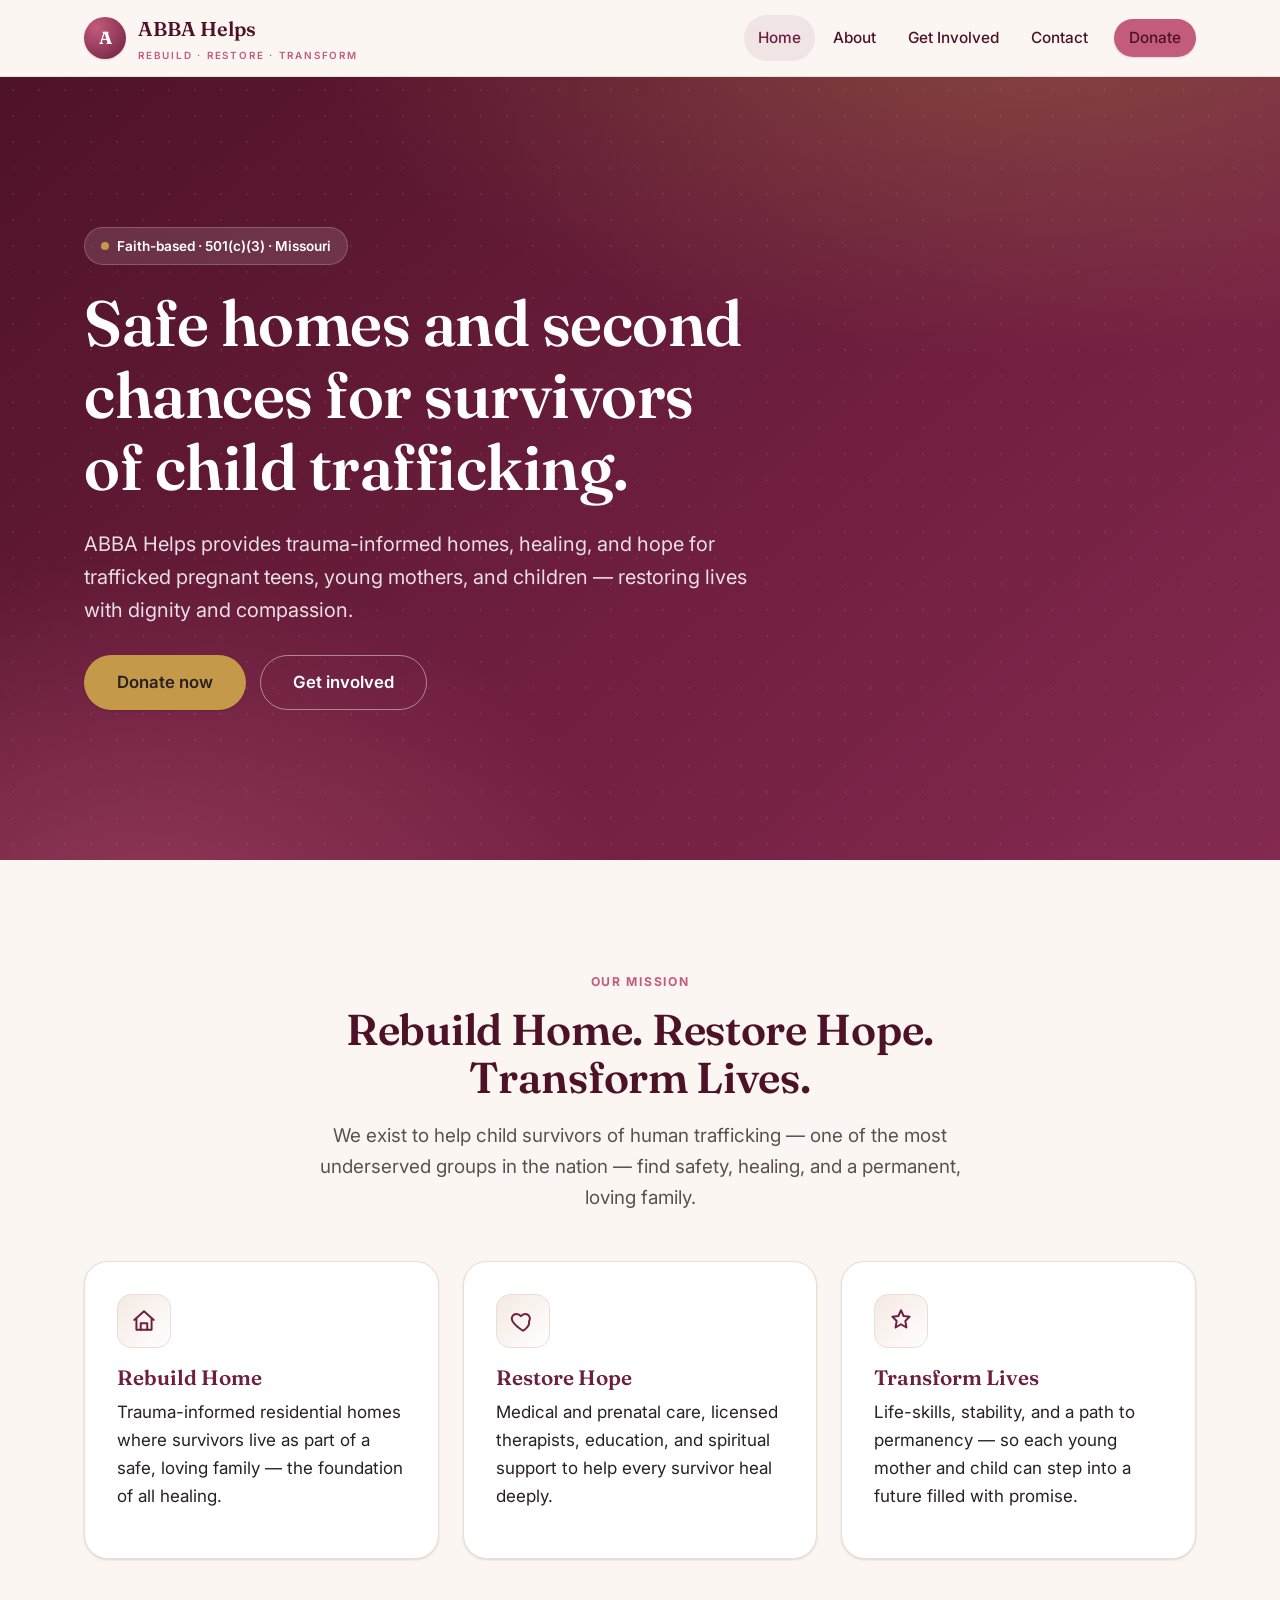
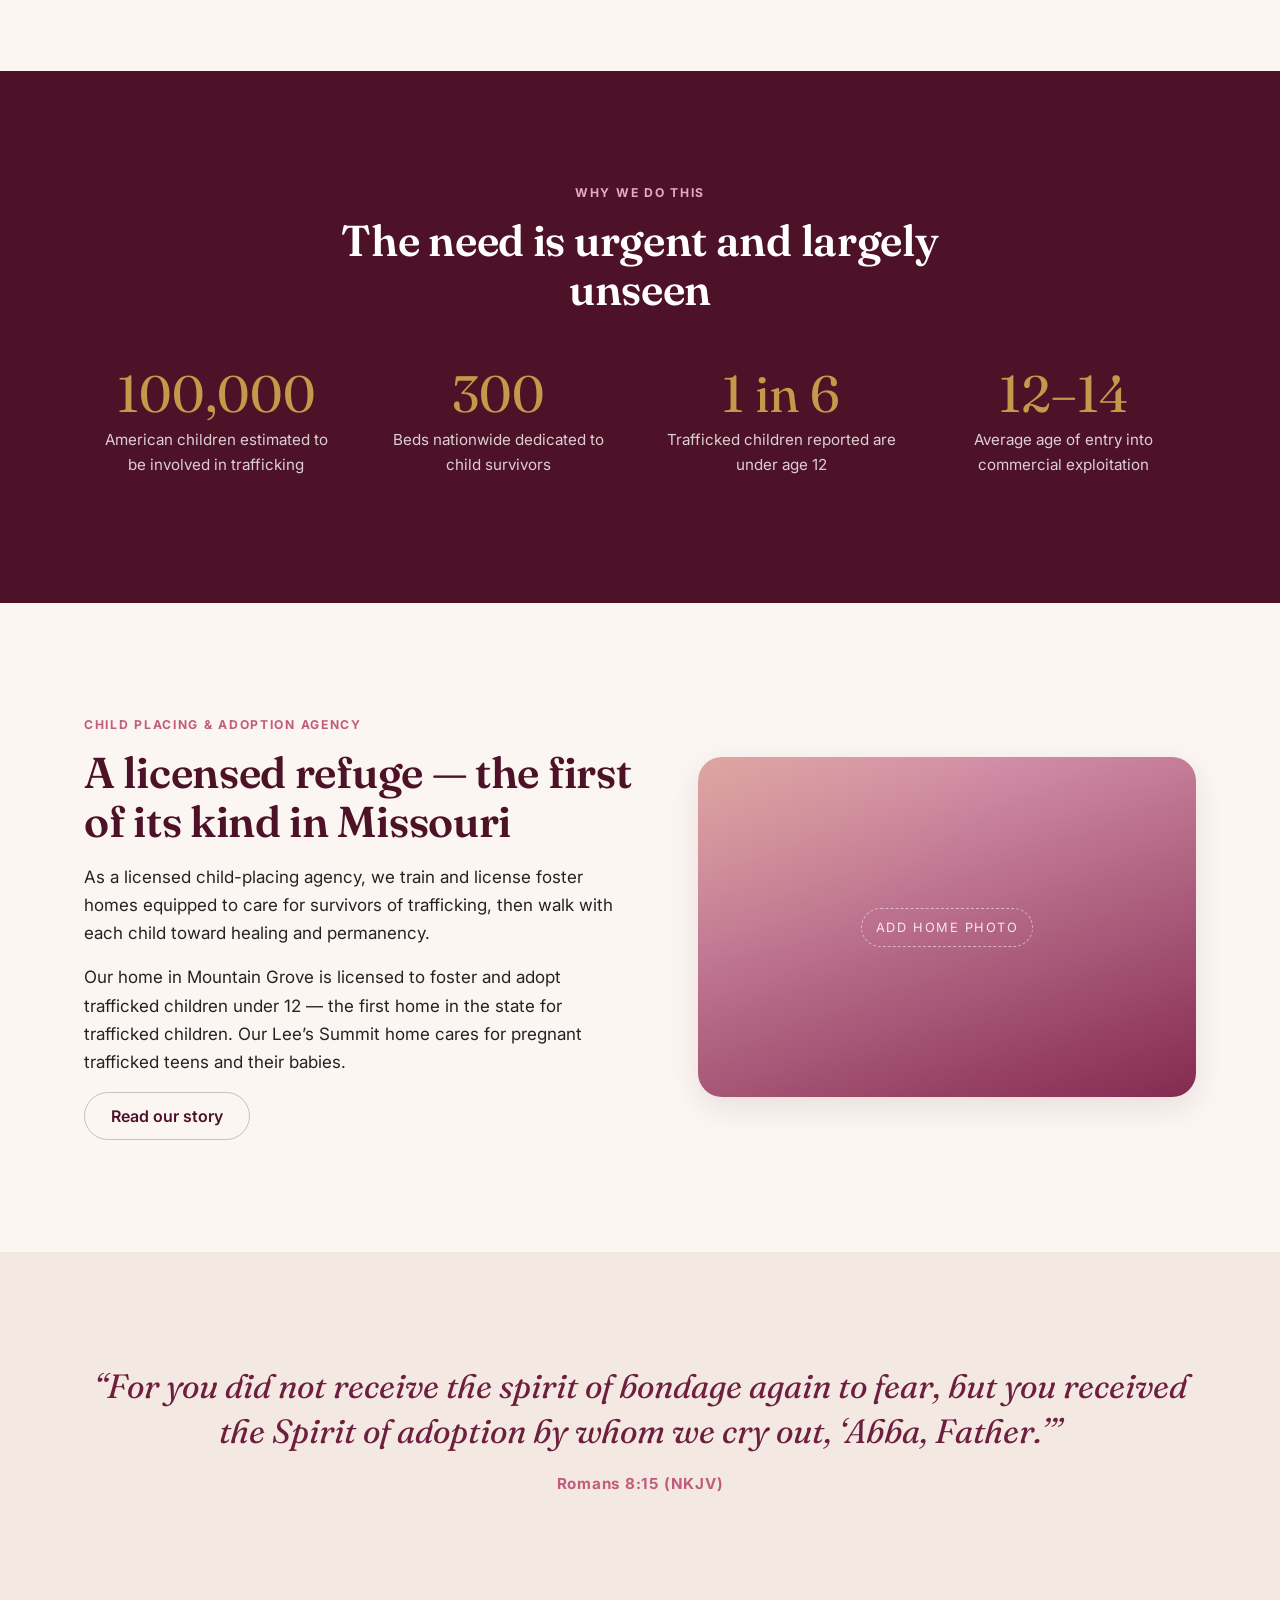
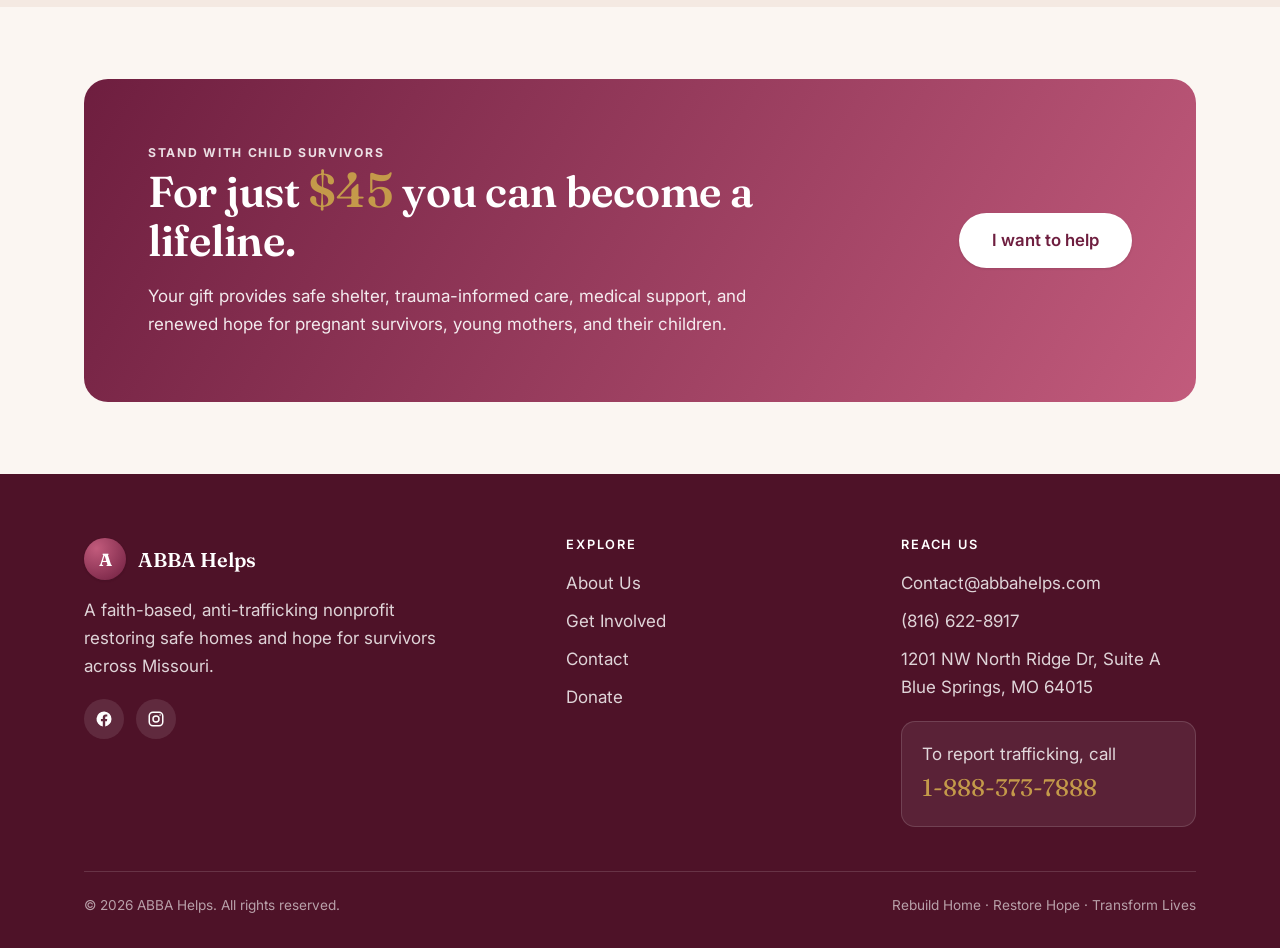
==== index.html @ a387b4b2 "Add files via upload" ====
<!DOCTYPE html>
<html lang="en">
<head>
<meta charset="UTF-8" />
<meta name="viewport" content="width=device-width, initial-scale=1" />
<title>ABBA Helps | Safe Homes for Trafficking Survivors — Missouri</title>
<meta name="description" content="ABBA Helps is a faith-based, anti-trafficking nonprofit in Missouri providing safe homes, trauma-informed care, and healing for trafficked pregnant teens, young mothers, and children." />
<link rel="preconnect" href="https://fonts.googleapis.com" />
<link rel="preconnect" href="https://fonts.gstatic.com" crossorigin />
<link href="https://fonts.googleapis.com/css2?family=Fraunces:ital,opsz,wght@0,9..144,400;0,9..144,500;0,9..144,600;1,9..144,500&family=Inter:wght@400;500;600;700&display=swap" rel="stylesheet" />
<link rel="stylesheet" href="styles.css" />
</head>
<body>

<!-- ============ HEADER ============ -->
<header class="site-header">
  <div class="container nav">
    <a href="index.html" class="brand" aria-label="ABBA Helps home">
      <span class="mark">A</span>
      <span>ABBA Helps<small>Rebuild · Restore · Transform</small></span>
    </a>
    <button class="nav-toggle" aria-label="Open menu" aria-expanded="false"><span></span><span></span><span></span></button>
    <ul class="nav-links">
      <li><a href="index.html" class="active">Home</a></li>
      <li><a href="about.html">About</a></li>
      <li><a href="get-involved.html">Get Involved</a></li>
      <li><a href="contact.html">Contact</a></li>
      <li class="nav-cta"><a class="btn btn--accent" href="https://form-renderer-app.donorperfect.io/give/abba-helps/abba-helps-donate" target="_blank" rel="noopener">Donate</a></li>
    </ul>
  </div>
</header>

<main>
<!-- ============ HERO ============ -->
<section class="hero">
  <div class="container">
    <span class="hero-tag"><span class="dot"></span> Faith-based · 501(c)(3) · Missouri</span>
    <h1>Safe homes and second chances for survivors of child trafficking.</h1>
    <p class="lead">ABBA Helps provides trauma-informed homes, healing, and hope for trafficked pregnant teens, young mothers, and children — restoring lives with dignity and compassion.</p>
    <div class="btn-row" style="margin-top:28px">
      <a class="btn btn--gold btn--lg" href="https://form-renderer-app.donorperfect.io/give/abba-helps/abba-helps-donate" target="_blank" rel="noopener">Donate now</a>
      <a class="btn btn--ghost btn--lg" href="get-involved.html" style="--btn-fg:#fff;border-color:rgba(255,255,255,.45)">Get involved</a>
    </div>
  </div>
</section>

<!-- ============ MISSION / PILLARS ============ -->
<section class="section">
  <div class="container">
    <div class="center measure" style="margin-bottom:48px">
      <p class="eyebrow">Our Mission</p>
      <h2>Rebuild Home. Restore Hope. Transform Lives.</h2>
      <p class="lead">We exist to help child survivors of human trafficking — one of the most underserved groups in the nation — find safety, healing, and a permanent, loving family.</p>
    </div>
    <div class="grid grid-3">
      <article class="card reveal">
        <div class="icon" aria-hidden="true">
          <svg width="26" height="26" viewBox="0 0 24 24" fill="none" stroke="currentColor" stroke-width="1.8" stroke-linecap="round" stroke-linejoin="round"><path d="M3 11l9-8 9 8"/><path d="M5 10v10h14V10"/><path d="M9 20v-6h6v6"/></svg>
        </div>
        <h3>Rebuild Home</h3>
        <p>Trauma-informed residential homes where survivors live as part of a safe, loving family — the foundation of all healing.</p>
      </article>
      <article class="card reveal">
        <div class="icon" aria-hidden="true">
          <svg width="26" height="26" viewBox="0 0 24 24" fill="none" stroke="currentColor" stroke-width="1.8" stroke-linecap="round" stroke-linejoin="round"><path d="M12 21s-7-4.35-9.5-8.5C.5 9 2.5 5.5 6 5.5c2 0 3.2 1 4 2 .8-1 2-2 4-2 3.5 0 5.5 3.5 3.5 7C19 16.65 12 21 12 21z"/></svg>
        </div>
        <h3>Restore Hope</h3>
        <p>Medical and prenatal care, licensed therapists, education, and spiritual support to help every survivor heal deeply.</p>
      </article>
      <article class="card reveal">
        <div class="icon" aria-hidden="true">
          <svg width="26" height="26" viewBox="0 0 24 24" fill="none" stroke="currentColor" stroke-width="1.8" stroke-linecap="round" stroke-linejoin="round"><path d="M12 2l2.4 5.4L20 8l-4 4 1 6-5-3-5 3 1-6-4-4 5.6-.6z"/></svg>
        </div>
        <h3>Transform Lives</h3>
        <p>Life-skills, stability, and a path to permanency — so each young mother and child can step into a future filled with promise.</p>
      </article>
    </div>
  </div>
</section>

<!-- ============ STATS ============ -->
<section class="section stats">
  <div class="container">
    <div class="center measure" style="margin-bottom:40px">
      <p class="eyebrow" style="color:var(--rose-300)">Why we do this</p>
      <h2 style="color:#fff">The need is urgent and largely unseen</h2>
    </div>
    <div class="grid">
      <div class="stat reveal"><div class="big">100,000</div><div class="lbl">American children estimated to be involved in trafficking</div></div>
      <div class="stat reveal"><div class="big">300</div><div class="lbl">Beds nationwide dedicated to child survivors</div></div>
      <div class="stat reveal"><div class="big">1 in 6</div><div class="lbl">Trafficked children reported are under age 12</div></div>
      <div class="stat reveal"><div class="big">12–14</div><div class="lbl">Average age of entry into commercial exploitation</div></div>
    </div>
  </div>
</section>

<!-- ============ ABOUT SPLIT ============ -->
<section class="section">
  <div class="container split">
    <div class="reveal">
      <p class="eyebrow">Child Placing &amp; Adoption Agency</p>
      <h2>A licensed refuge — the first of its kind in Missouri</h2>
      <p>As a licensed child-placing agency, we train and license foster homes equipped to care for survivors of trafficking, then walk with each child toward healing and permanency.</p>
      <p>Our home in Mountain Grove is licensed to foster and adopt trafficked children under 12 — the first home in the state for trafficked children. Our Lee’s Summit home cares for pregnant trafficked teens and their babies.</p>
      <a class="btn btn--ghost" href="about.html">Read our story</a>
    </div>
    <div class="media reveal" role="img" aria-label="Photo of an ABBA Helps home">
      <span class="ph">Add home photo</span>
    </div>
  </div>
</section>

<!-- ============ SCRIPTURE ============ -->
<section class="section scripture">
  <div class="container">
    <blockquote>
      “For you did not receive the spirit of bondage again to fear, but you received the Spirit of adoption by whom we cry out, ‘Abba, Father.’”
      <cite>Romans 8:15 (NKJV)</cite>
    </blockquote>
  </div>
</section>

<!-- ============ DONATE BAND ============ -->
<section class="section--tight">
  <div class="container">
    <div class="cta-band reveal">
      <div class="inner">
        <div>
          <p class="eyebrow" style="color:rgba(255,255,255,.85)">Stand with child survivors</p>
          <h2>For just <span class="price">$45</span> you can become a lifeline.</h2>
          <p>Your gift provides safe shelter, trauma-informed care, medical support, and renewed hope for pregnant survivors, young mothers, and their children.</p>
        </div>
        <div class="btn-row" style="justify-content:flex-end">
          <a class="btn btn--light btn--lg" href="https://form-renderer-app.donorperfect.io/give/abba-helps/abba-helps-donate" target="_blank" rel="noopener">I want to help</a>
        </div>
      </div>
    </div>
  </div>
</section>
</main>

<!-- ============ FOOTER ============ -->
<footer class="site-footer">
  <div class="container">
    <div class="foot-grid">
      <div>
        <a href="index.html" class="brand" style="color:#fff"><span class="mark">A</span><span style="color:#fff">ABBA Helps</span></a>
        <p style="margin-top:16px;max-width:34ch">A faith-based, anti-trafficking nonprofit restoring safe homes and hope for survivors across Missouri.</p>
        <div class="socials">
          <a href="https://www.facebook.com/abbahelps/" target="_blank" rel="noopener" aria-label="Facebook"><svg width="18" height="18" viewBox="0 0 24 24" fill="currentColor"><path d="M22 12a10 10 0 10-11.6 9.9v-7H7.9V12h2.5V9.8c0-2.5 1.5-3.9 3.8-3.9 1.1 0 2.2.2 2.2.2v2.5h-1.2c-1.2 0-1.6.8-1.6 1.6V12h2.7l-.4 2.9h-2.3v7A10 10 0 0022 12z"/></svg></a>
          <a href="https://www.instagram.com/abbahelps/" target="_blank" rel="noopener" aria-label="Instagram"><svg width="18" height="18" viewBox="0 0 24 24" fill="none" stroke="currentColor" stroke-width="2"><rect x="3" y="3" width="18" height="18" rx="5"/><circle cx="12" cy="12" r="4"/><circle cx="17.5" cy="6.5" r="1" fill="currentColor" stroke="none"/></svg></a>
        </div>
      </div>
      <div>
        <h4>Explore</h4>
        <ul class="foot-links">
          <li><a href="about.html">About Us</a></li>
          <li><a href="get-involved.html">Get Involved</a></li>
          <li><a href="contact.html">Contact</a></li>
          <li><a href="https://form-renderer-app.donorperfect.io/give/abba-helps/abba-helps-donate" target="_blank" rel="noopener">Donate</a></li>
        </ul>
      </div>
      <div>
        <h4>Reach Us</h4>
        <ul class="foot-links">
          <li><a href="mailto:Contact@abbahelps.com">Contact@abbahelps.com</a></li>
          <li><a href="tel:+18166228917">(816) 622-8917</a></li>
          <li>1201 NW North Ridge Dr, Suite A<br>Blue Springs, MO 64015</li>
        </ul>
        <div class="hotline">
          <div>To report trafficking, call</div>
          <div class="num">1-888-373-7888</div>
        </div>
      </div>
    </div>
    <div class="foot-bottom">
      <span>© <span id="year">2026</span> ABBA Helps. All rights reserved.</span>
      <span>Rebuild Home · Restore Hope · Transform Lives</span>
    </div>
  </div>
</footer>

<script src="script.js"></script>
</body>
</html>
---- styles.css ----
/* =====================================================================
   ABBA Helps — Design System
   A single shared stylesheet for the whole site. Edit tokens here and
   the change ripples everywhere. No build step required.
   ===================================================================== */

/* ----- Design tokens ------------------------------------------------ */
:root {
  /* Brand */
  --maroon-900: #4E1228;
  --maroon-700: #6E1E3F;
  --maroon-600: #842A50;
  --rose-500:  #C25B7C;
  --rose-300:  #E7A9BE;
  --gold-500:  #C49A4A;

  /* Neutrals */
  --ink:       #2A2024;
  --ink-soft:  #5A4F54;
  --cream:     #FBF6F2;
  --cream-2:   #F4E9E2;
  --white:     #ffffff;
  --line:      #ECDDD6;

  /* Semantic */
  --bg:        var(--cream);
  --surface:   var(--white);
  --text:      var(--ink);
  --muted:     var(--ink-soft);
  --primary:   var(--maroon-700);
  --accent:    var(--rose-500);

  /* Type */
  --font-display: "Fraunces", Georgia, "Times New Roman", serif;
  --font-body: "Inter", -apple-system, BlinkMacSystemFont, "Segoe UI", Roboto, sans-serif;

  /* Spacing scale */
  --s-1: 4px;  --s-2: 8px;  --s-3: 12px; --s-4: 16px; --s-5: 24px;
  --s-6: 32px; --s-7: 48px; --s-8: 64px; --s-9: 96px; --s-10: 128px;

  /* Radius / shadow / motion */
  --r-sm: 8px; --r-md: 14px; --r-lg: 24px; --r-pill: 999px;
  --shadow-sm: 0 1px 3px rgba(40,20,30,.08), 0 1px 2px rgba(40,20,30,.06);
  --shadow-md: 0 10px 30px rgba(78,18,40,.10);
  --shadow-lg: 0 24px 60px rgba(78,18,40,.16);
  --ease: cubic-bezier(.22,.61,.36,1);
  --maxw: 1160px;
}

/* ----- Reset -------------------------------------------------------- */
*,*::before,*::after { box-sizing: border-box; }
html { scroll-behavior: smooth; -webkit-text-size-adjust: 100%; }
body {
  margin: 0;
  font-family: var(--font-body);
  color: var(--text);
  background: var(--bg);
  line-height: 1.65;
  font-size: 17px;
  -webkit-font-smoothing: antialiased;
}
img { max-width: 100%; display: block; }
a { color: var(--primary); text-decoration: none; }
a:hover { color: var(--accent); }
h1,h2,h3,h4 { font-family: var(--font-display); color: var(--maroon-900); line-height: 1.12; font-weight: 600; margin: 0 0 .4em; }
h1 { font-size: clamp(2.4rem, 5vw, 4rem); letter-spacing: -.5px; }
h2 { font-size: clamp(1.8rem, 3.4vw, 2.7rem); letter-spacing: -.3px; }
h3 { font-size: 1.3rem; }
p  { margin: 0 0 1rem; }
.lead { font-size: 1.18rem; color: var(--muted); }

/* ----- Layout helpers ---------------------------------------------- */
.container { width: 100%; max-width: var(--maxw); margin-inline: auto; padding-inline: 24px; }
.section { padding-block: clamp(56px, 9vw, 112px); }
.section--tight { padding-block: clamp(40px, 6vw, 72px); }
.eyebrow {
  font-family: var(--font-body); font-weight: 700; letter-spacing: .14em;
  text-transform: uppercase; font-size: .76rem; color: var(--accent); margin-bottom: 14px;
}
.center { text-align: center; }
.measure { max-width: 62ch; }
.center.measure { margin-inline: auto; }

/* ----- Buttons ------------------------------------------------------ */
.btn {
  --btn-bg: var(--primary); --btn-fg: #fff;
  display: inline-flex; align-items: center; gap: 10px;
  background: var(--btn-bg); color: var(--btn-fg);
  font-weight: 600; font-size: 1rem; line-height: 1;
  padding: 15px 26px; border-radius: var(--r-pill);
  border: 1px solid transparent; cursor: pointer;
  transition: transform .25s var(--ease), box-shadow .25s var(--ease), background .2s var(--ease);
  box-shadow: var(--shadow-sm);
}
.btn:hover { transform: translateY(-2px); box-shadow: var(--shadow-md); color: #fff; }
.btn:active { transform: translateY(0); }
.btn--accent { --btn-bg: var(--accent); }
.btn--gold   { --btn-bg: var(--gold-500); --btn-fg: #2A2024; }
.btn--ghost  {
  --btn-bg: transparent; --btn-fg: var(--maroon-900);
  border-color: rgba(78,18,40,.25); box-shadow: none;
}
.btn--ghost:hover { background: rgba(110,30,63,.06); color: var(--maroon-900); }
.btn--light { --btn-bg: #fff; --btn-fg: var(--maroon-700); }
.btn--lg { padding: 18px 32px; font-size: 1.05rem; }
.btn-row { display: flex; flex-wrap: wrap; gap: 14px; }

/* ----- Header / nav ------------------------------------------------- */
.site-header {
  position: sticky; top: 0; z-index: 50;
  background: rgba(251,246,242,.82);
  backdrop-filter: saturate(140%) blur(12px);
  border-bottom: 1px solid var(--line);
}
.nav { display: flex; align-items: center; justify-content: space-between; height: 76px; }
.brand { display: flex; align-items: center; gap: 12px; font-family: var(--font-display); font-weight: 600; font-size: 1.25rem; color: var(--maroon-900); }
.brand .mark {
  width: 42px; height: 42px; border-radius: 50%; flex: 0 0 auto;
  display: grid; place-items: center; color: #fff; font-weight: 700;
  background: radial-gradient(circle at 30% 25%, var(--rose-500), var(--maroon-700));
  box-shadow: var(--shadow-sm); font-family: var(--font-display); font-size: 1.1rem;
}
.brand small { display:block; font-family: var(--font-body); font-weight: 600; font-size: .62rem; letter-spacing: .18em; text-transform: uppercase; color: var(--accent); margin-top: 2px; }
.nav-links { display: flex; align-items: center; gap: 4px; list-style: none; margin: 0; padding: 0; }
.nav-links a {
  display: inline-block; padding: 10px 14px; border-radius: var(--r-pill);
  color: var(--maroon-900); font-weight: 500; font-size: .96rem; transition: background .2s;
}
.nav-links a:hover, .nav-links a.active { background: rgba(110,30,63,.08); color: var(--maroon-700); }
.nav-cta { margin-left: 8px; }
.nav-toggle { display: none; background: none; border: 0; cursor: pointer; padding: 10px; }
.nav-toggle span { display: block; width: 24px; height: 2px; background: var(--maroon-900); margin: 5px 0; transition: .3s; }

/* ----- Hero --------------------------------------------------------- */
.hero { position: relative; overflow: hidden; color: #fff; isolation: isolate; }
.hero::before {
  content: ""; position: absolute; inset: 0; z-index: -2;
  background:
    radial-gradient(1200px 600px at 80% -10%, rgba(196,154,74,.35), transparent 60%),
    radial-gradient(900px 700px at 10% 110%, rgba(194,91,124,.45), transparent 55%),
    linear-gradient(140deg, var(--maroon-900) 0%, var(--maroon-700) 55%, var(--maroon-600) 100%);
}
.hero::after { /* subtle texture */
  content: ""; position: absolute; inset: 0; z-index: -1; opacity: .12;
  background-image: radial-gradient(rgba(255,255,255,.6) 1px, transparent 1.4px);
  background-size: 26px 26px;
}
.hero .container { padding-block: clamp(72px, 13vw, 150px); }
.hero h1 { color: #fff; max-width: 16ch; }
.hero .lead { color: rgba(255,255,255,.86); font-size: 1.25rem; max-width: 54ch; }
.hero .eyebrow { color: var(--rose-300); }
.hero-tag {
  display:inline-flex; align-items:center; gap:8px; margin-bottom:22px;
  background: rgba(255,255,255,.12); border:1px solid rgba(255,255,255,.2);
  padding: 7px 16px; border-radius: var(--r-pill); font-size:.85rem; font-weight:600;
}
.hero-tag .dot { width:8px; height:8px; border-radius:50%; background: var(--gold-500); }

/* ----- Cards / grids ------------------------------------------------ */
.grid { display: grid; gap: 24px; }
.grid-3 { grid-template-columns: repeat(3, 1fr); }
.grid-2 { grid-template-columns: repeat(2, 1fr); }
.card {
  background: var(--surface); border: 1px solid var(--line);
  border-radius: var(--r-lg); padding: 32px;
  box-shadow: var(--shadow-sm); transition: transform .3s var(--ease), box-shadow .3s var(--ease);
}
.card:hover { transform: translateY(-4px); box-shadow: var(--shadow-md); }
.card .icon {
  width: 54px; height: 54px; border-radius: 14px; display: grid; place-items: center;
  margin-bottom: 18px; background: linear-gradient(135deg, var(--cream-2), #fff);
  border: 1px solid var(--line); color: var(--maroon-700);
}
.card h3 { color: var(--maroon-700); }

/* Pillars (Rebuild/Restore/Transform) */
.pillar { text-align: center; }
.pillar .num { font-family: var(--font-display); font-size: 2.2rem; color: var(--rose-300); }

/* ----- Stats band --------------------------------------------------- */
.stats { background: var(--maroon-900); color: #fff; }
.stats .grid { grid-template-columns: repeat(4, 1fr); gap: 18px; }
.stat { text-align: center; padding: 14px; }
.stat .big { font-family: var(--font-display); font-size: clamp(2.2rem,4vw,3.2rem); color: var(--gold-500); line-height: 1; }
.stat .lbl { color: rgba(255,255,255,.8); font-size: .95rem; margin-top: 8px; }

/* ----- Split feature ------------------------------------------------ */
.split { display: grid; grid-template-columns: 1.05fr .95fr; gap: clamp(28px,5vw,64px); align-items: center; }
.media {
  border-radius: var(--r-lg); min-height: 340px; box-shadow: var(--shadow-md);
  background:
    radial-gradient(120% 120% at 0% 0%, rgba(196,154,74,.25), transparent 50%),
    linear-gradient(160deg, var(--rose-300), var(--maroon-600));
  position: relative; overflow: hidden; display: grid; place-items: center;
}
.media .ph {
  color: rgba(255,255,255,.85); font-size: .8rem; letter-spacing: .12em; text-transform: uppercase;
  border: 1px dashed rgba(255,255,255,.5); padding: 8px 14px; border-radius: var(--r-pill);
}

/* ----- Scripture quote --------------------------------------------- */
.scripture { background: var(--cream-2); }
.scripture blockquote {
  margin: 0 auto; max-width: 50ch; text-align: center; font-family: var(--font-display);
  font-size: clamp(1.5rem, 3vw, 2.1rem); font-style: italic; color: var(--maroon-700); line-height: 1.35;
}
.scripture cite { display:block; margin-top: 20px; font-family: var(--font-body); font-style: normal; font-weight: 700; letter-spacing:.05em; color: var(--accent); font-size: .95rem; }

/* ----- Donate band -------------------------------------------------- */
.cta-band { position: relative; color: #fff; overflow:hidden; isolation:isolate; border-radius: var(--r-lg); }
.cta-band::before { content:""; position:absolute; inset:0; z-index:-1;
  background: linear-gradient(120deg, var(--maroon-700), var(--rose-500)); }
.cta-band .inner { padding: clamp(36px,6vw,64px); display:grid; grid-template-columns: 1.4fr .6fr; gap: 28px; align-items:center; }
.cta-band h2 { color:#fff; }
.cta-band p { color: rgba(255,255,255,.9); margin-bottom:0; }
.cta-band .price { font-family: var(--font-display); font-size: 3rem; color: var(--gold-500); }

/* ----- Forms -------------------------------------------------------- */
.form { display: grid; gap: 18px; max-width: 620px; }
.field label { display:block; font-weight:600; font-size:.9rem; margin-bottom:6px; color: var(--maroon-900); }
.field input, .field textarea, .field select {
  width:100%; padding:13px 15px; font: inherit; color: var(--ink);
  background:#fff; border:1px solid var(--line); border-radius: var(--r-sm);
  transition: border-color .2s, box-shadow .2s;
}
.field input:focus, .field textarea:focus, .field select:focus {
  outline:none; border-color: var(--accent); box-shadow: 0 0 0 4px rgba(194,91,124,.15);
}
.field textarea { min-height: 140px; resize: vertical; }
.field-row { display:grid; grid-template-columns: 1fr 1fr; gap:18px; }

/* ----- Info / list items ------------------------------------------- */
.checklist { list-style:none; padding:0; margin:0; display:grid; gap:14px; }
.checklist li { display:flex; gap:12px; align-items:flex-start; }
.checklist svg { flex:0 0 auto; margin-top:3px; color: var(--accent); }

/* ----- Notice box --------------------------------------------------- */
.notice { background:#fff; border:1px solid var(--line); border-left:4px solid var(--accent);
  border-radius: var(--r-md); padding: 20px 24px; box-shadow: var(--shadow-sm); }
.notice strong { color: var(--maroon-700); }

/* ----- Footer ------------------------------------------------------- */
.site-footer { background: var(--maroon-900); color: rgba(255,255,255,.82); }
.site-footer .container { padding-block: 64px 32px; }
.foot-grid { display:grid; grid-template-columns: 1.5fr 1fr 1fr; gap: 40px; }
.site-footer h4 { color:#fff; font-family: var(--font-body); font-size: .8rem; letter-spacing:.14em; text-transform:uppercase; margin-bottom:16px; }
.site-footer a { color: rgba(255,255,255,.82); }
.site-footer a:hover { color:#fff; }
.foot-links { list-style:none; padding:0; margin:0; display:grid; gap:10px; }
.socials { display:flex; gap:12px; margin-top:18px; }
.socials a { width:40px; height:40px; border-radius:50%; display:grid; place-items:center; background: rgba(255,255,255,.1); color:#fff; }
.socials a:hover { background: var(--accent); }
.hotline { background: rgba(255,255,255,.07); border:1px solid rgba(255,255,255,.14); border-radius: var(--r-md); padding:18px 20px; margin-top:20px; }
.hotline .num { font-family: var(--font-display); font-size: 1.5rem; color: var(--gold-500); }
.foot-bottom { border-top:1px solid rgba(255,255,255,.14); margin-top:44px; padding-top:22px; display:flex; justify-content:space-between; flex-wrap:wrap; gap:12px; font-size:.85rem; color: rgba(255,255,255,.6); }

/* ----- Page header (interior pages) -------------------------------- */
.page-head { background: linear-gradient(140deg, var(--maroon-900), var(--maroon-600)); color:#fff; }
.page-head .container { padding-block: clamp(56px,9vw,110px); }
.page-head h1 { color:#fff; }
.page-head .lead { color: rgba(255,255,255,.85); }
.breadcrumb { font-size:.85rem; color: var(--rose-300); margin-bottom: 14px; }
.breadcrumb a { color: var(--rose-300); }

/* ----- Reveal-on-scroll -------------------------------------------- */
.reveal { opacity:0; transform: translateY(22px); transition: opacity .7s var(--ease), transform .7s var(--ease); }
.reveal.in { opacity:1; transform:none; }

/* ----- Responsive --------------------------------------------------- */
@media (max-width: 900px) {
  .grid-3 { grid-template-columns: 1fr; }
  .grid-2 { grid-template-columns: 1fr; }
  .stats .grid { grid-template-columns: repeat(2,1fr); }
  .split { grid-template-columns: 1fr; }
  .cta-band .inner { grid-template-columns: 1fr; text-align:center; }
  .cta-band .btn-row { justify-content:center; }
  .foot-grid { grid-template-columns: 1fr; gap:32px; }
  .field-row { grid-template-columns: 1fr; }

  .nav-toggle { display:block; }
  .nav-links {
    position: absolute; top: 76px; left:0; right:0;
    flex-direction: column; align-items: stretch; gap:4px;
    background: var(--cream); border-bottom:1px solid var(--line);
    padding: 14px 24px 22px; box-shadow: var(--shadow-md);
    transform: translateY(-12px); opacity:0; pointer-events:none; transition: .28s var(--ease);
  }
  .nav-links.open { transform:none; opacity:1; pointer-events:auto; }
  .nav-links a { padding: 13px 14px; }
  .nav-cta { margin: 6px 0 0; }
}
@media (max-width: 480px) {
  .stats .grid { grid-template-columns: 1fr; }
  body { font-size: 16px; }
}

@media (prefers-reduced-motion: reduce) {
  * { animation: none !important; transition: none !important; scroll-behavior: auto !important; }
  .reveal { opacity:1; transform:none; }
}
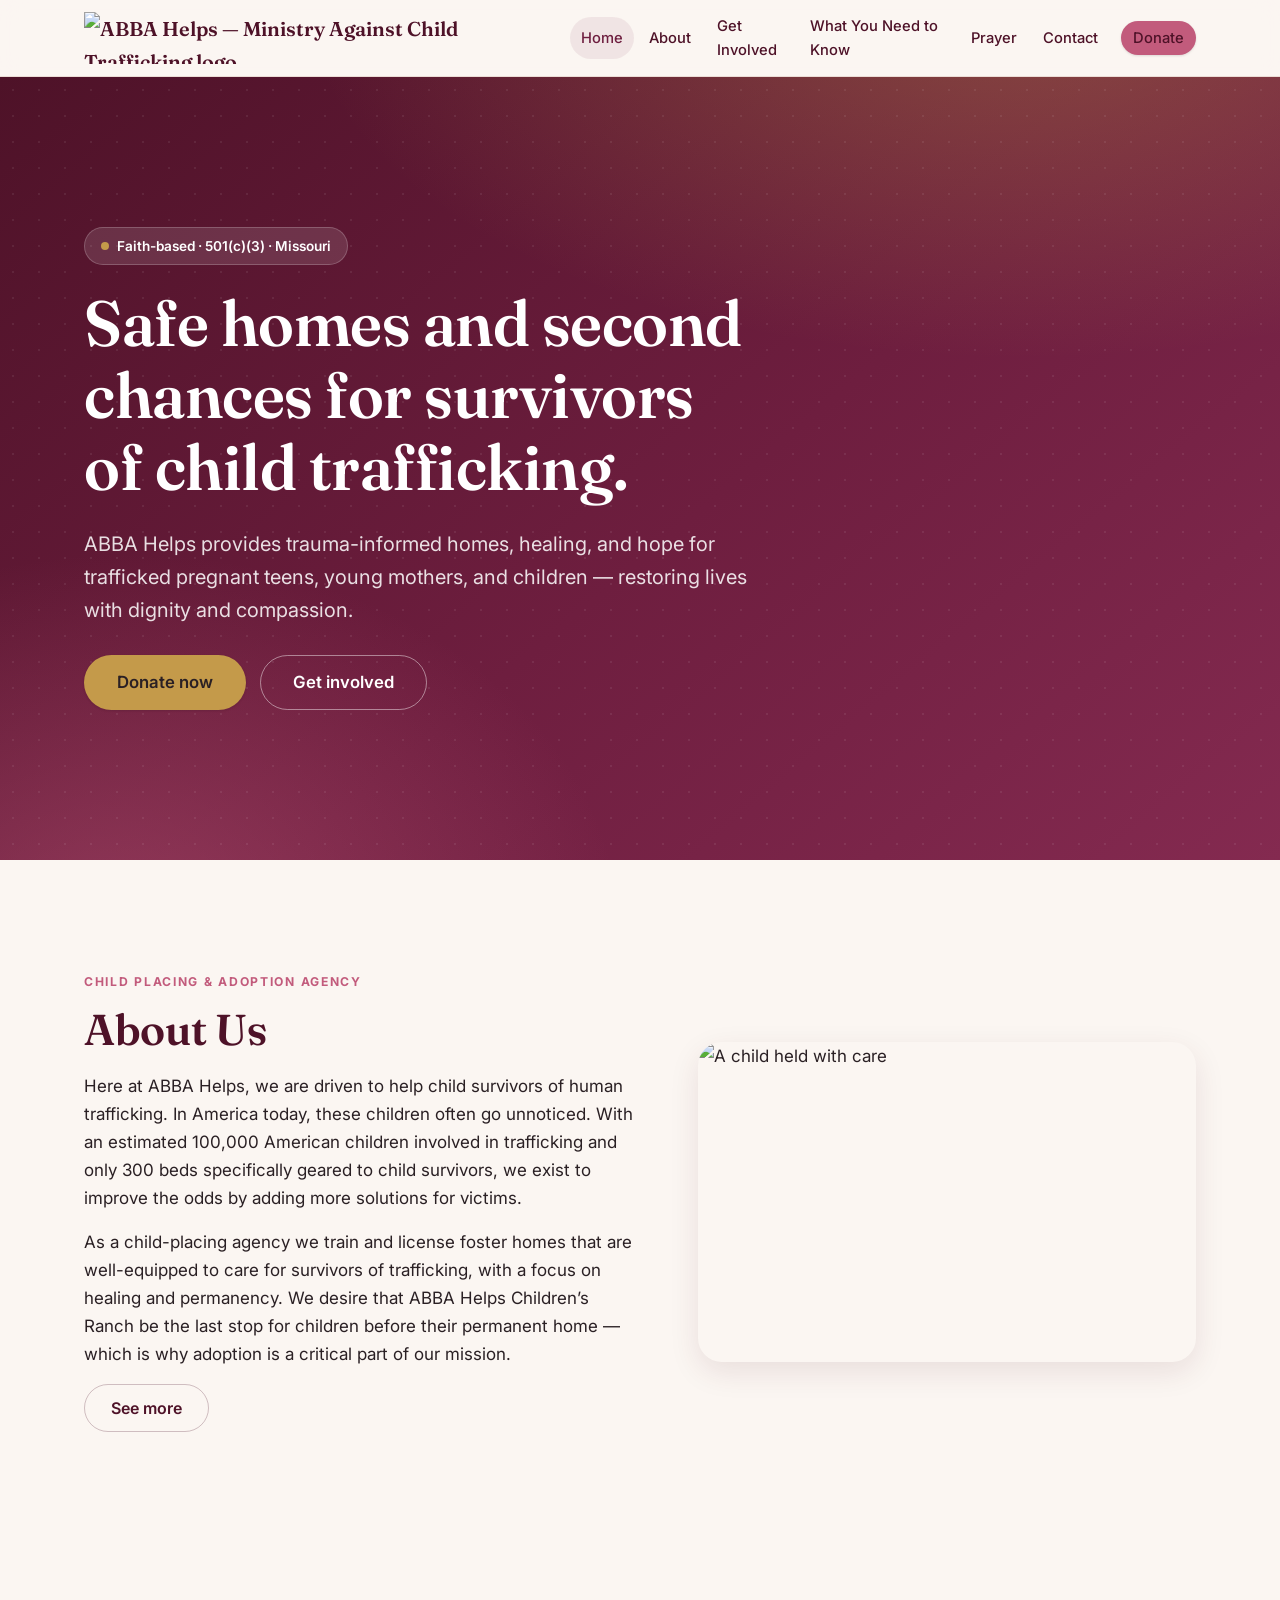
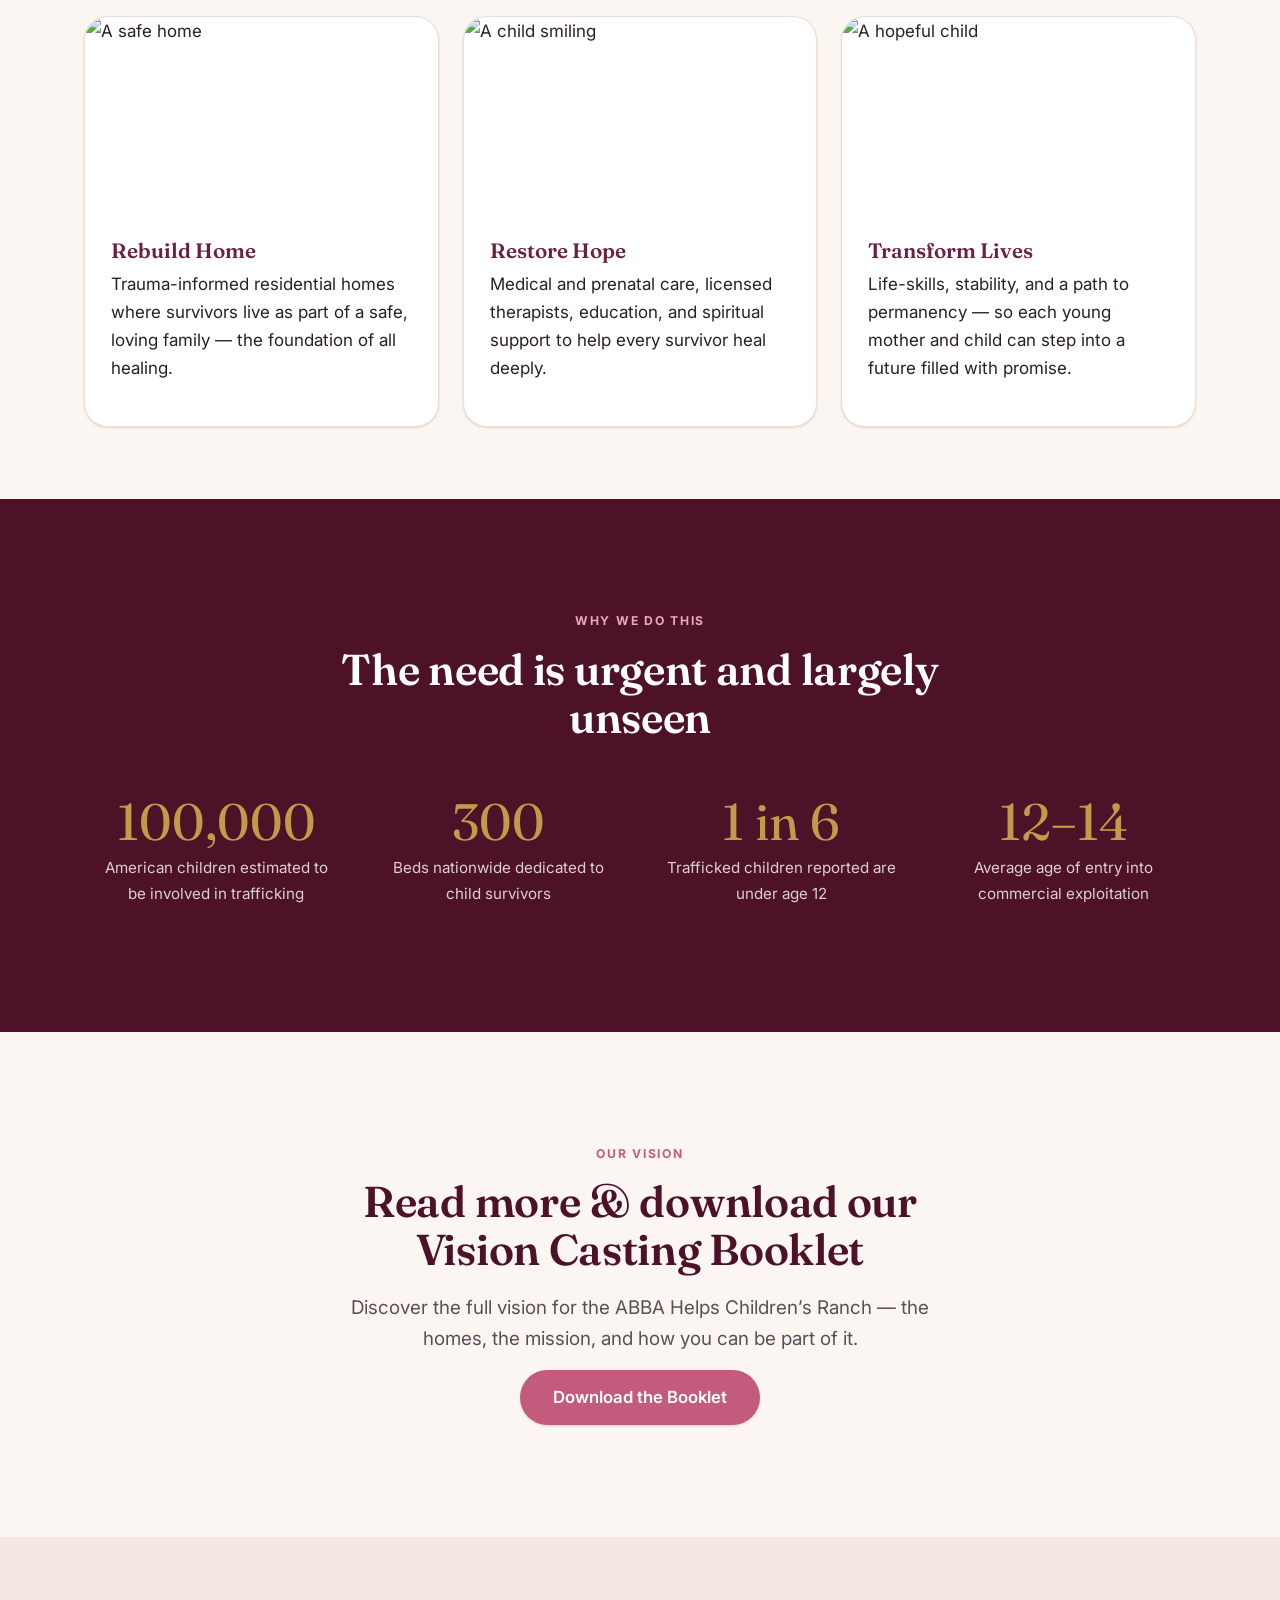
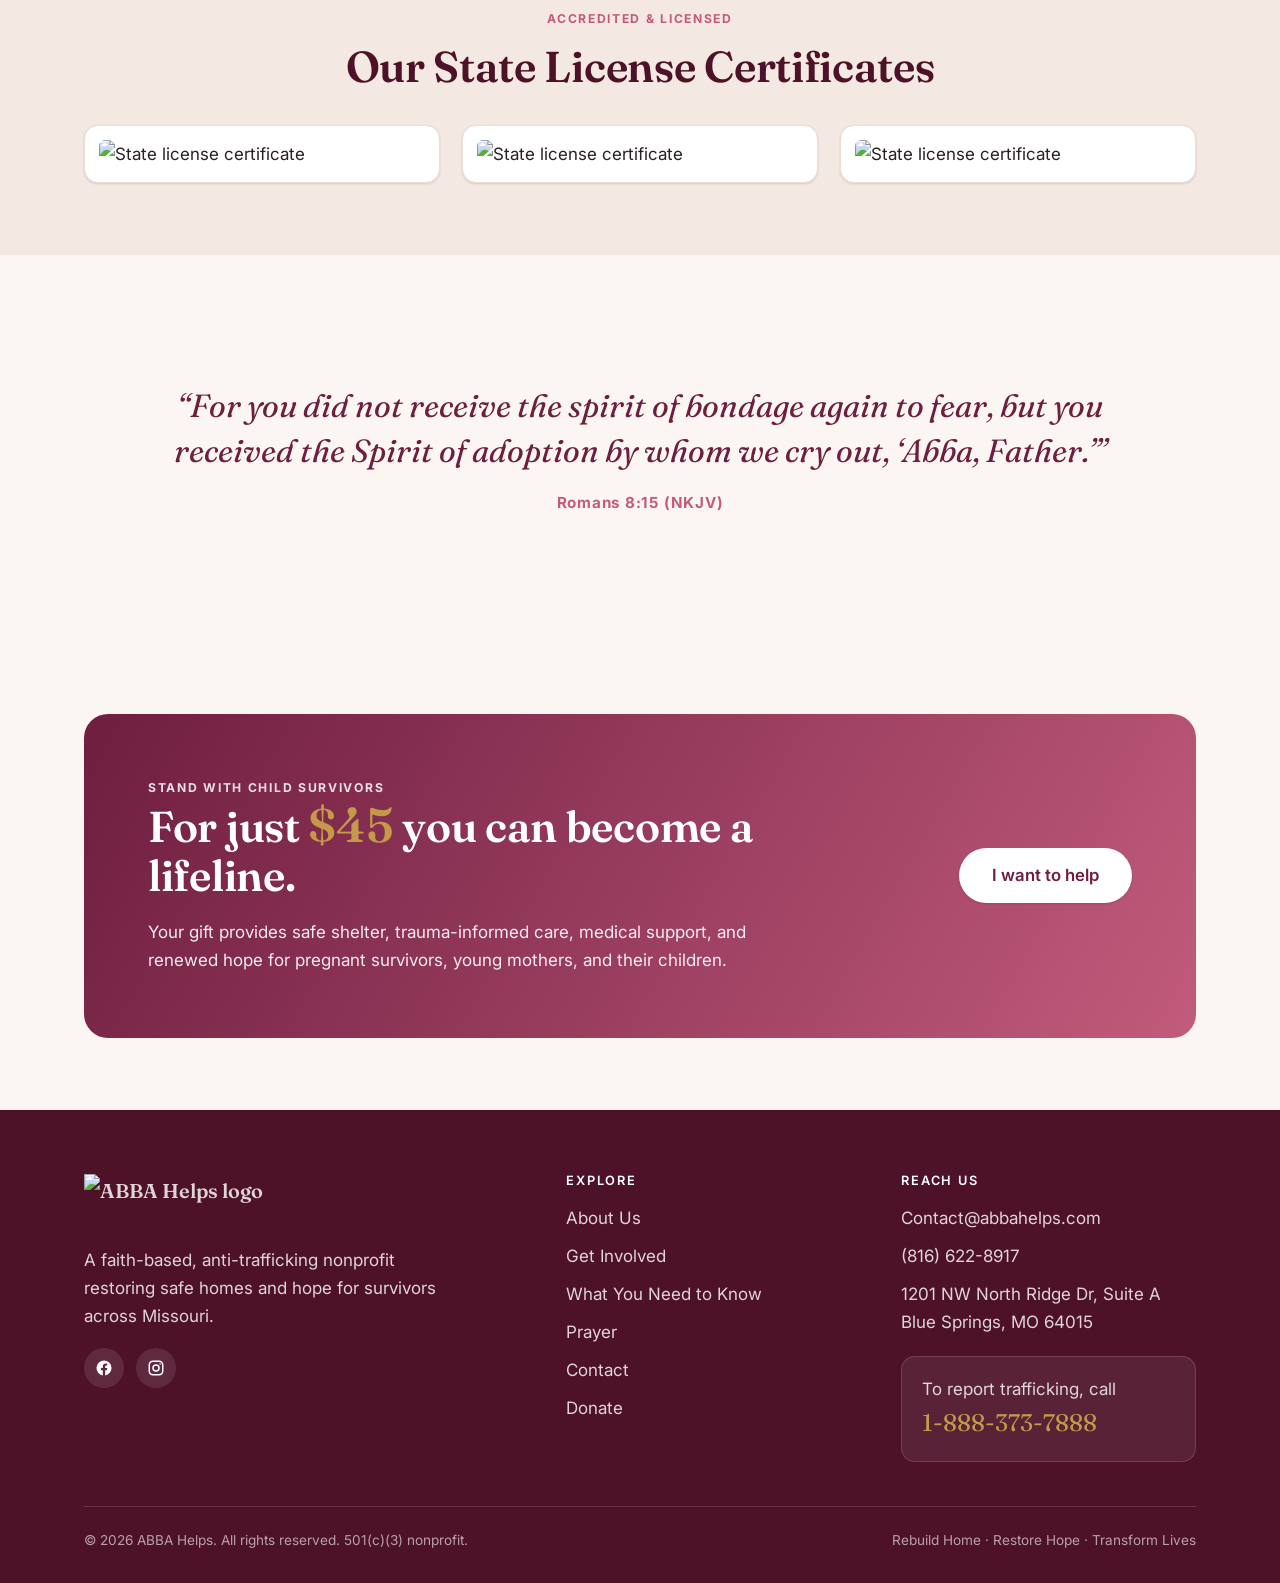
==== commit 2caed139: "Full redesign: logo, imagery, all pages (What You Need to Know, Prayer, Donate), embedded donation f" ====
--- a/index.html
+++ b/index.html
@@ -11,74 +11,68 @@
 <link rel="stylesheet" href="styles.css" />
 </head>
 <body>
-
-<!-- ============ HEADER ============ -->
 <header class="site-header">
   <div class="container nav">
     <a href="index.html" class="brand" aria-label="ABBA Helps home">
-      <span class="mark">A</span>
-      <span>ABBA Helps<small>Rebuild · Restore · Transform</small></span>
+      <img class="brand-logo" src="https://static.wixstatic.com/media/a490a1_e13c080926cb465ead91471263c5ee8f~mv2.png" alt="ABBA Helps — Ministry Against Child Trafficking logo" />
     </a>
     <button class="nav-toggle" aria-label="Open menu" aria-expanded="false"><span></span><span></span><span></span></button>
     <ul class="nav-links">
       <li><a href="index.html" class="active">Home</a></li>
       <li><a href="about.html">About</a></li>
       <li><a href="get-involved.html">Get Involved</a></li>
+      <li><a href="what-you-need-to-know.html">What You Need to Know</a></li>
+      <li><a href="prayer.html">Prayer</a></li>
       <li><a href="contact.html">Contact</a></li>
-      <li class="nav-cta"><a class="btn btn--accent" href="https://form-renderer-app.donorperfect.io/give/abba-helps/abba-helps-donate" target="_blank" rel="noopener">Donate</a></li>
+      <li class="nav-cta"><a class="btn btn--accent" href="donate.html">Donate</a></li>
     </ul>
   </div>
 </header>
-
 <main>
-<!-- ============ HERO ============ -->
 <section class="hero">
   <div class="container">
-    <span class="hero-tag"><span class="dot"></span> Faith-based · 501(c)(3) · Missouri</span>
+    <span class="hero-tag"><span class="dot"></span> Faith-based &middot; 501(c)(3) &middot; Missouri</span>
     <h1>Safe homes and second chances for survivors of child trafficking.</h1>
-    <p class="lead">ABBA Helps provides trauma-informed homes, healing, and hope for trafficked pregnant teens, young mothers, and children — restoring lives with dignity and compassion.</p>
+    <p class="lead">ABBA Helps provides trauma-informed homes, healing, and hope for trafficked pregnant teens, young mothers, and children &mdash; restoring lives with dignity and compassion.</p>
     <div class="btn-row" style="margin-top:28px">
-      <a class="btn btn--gold btn--lg" href="https://form-renderer-app.donorperfect.io/give/abba-helps/abba-helps-donate" target="_blank" rel="noopener">Donate now</a>
+      <a class="btn btn--gold btn--lg" href="donate.html">Donate now</a>
       <a class="btn btn--ghost btn--lg" href="get-involved.html" style="--btn-fg:#fff;border-color:rgba(255,255,255,.45)">Get involved</a>
     </div>
   </div>
 </section>
 
-<!-- ============ MISSION / PILLARS ============ -->
 <section class="section">
+  <div class="container split">
+    <div class="reveal">
+      <p class="eyebrow">Child Placing &amp; Adoption Agency</p>
+      <h2>About Us</h2>
+      <p>Here at ABBA Helps, we are driven to help child survivors of human trafficking. In America today, these children often go unnoticed. With an estimated 100,000 American children involved in trafficking and only 300 beds specifically geared to child survivors, we exist to improve the odds by adding more solutions for victims.</p>
+      <p>As a child-placing agency we train and license foster homes that are well-equipped to care for survivors of trafficking, with a focus on healing and permanency. We desire that ABBA Helps Children&rsquo;s Ranch be the last stop for children before their permanent home &mdash; which is why adoption is a critical part of our mission.</p>
+      <a class="btn btn--ghost" href="about.html">See more</a>
+    </div>
+    <div class="split-media reveal"><img src="https://static.wixstatic.com/media/a490a1_744d23439a8044a89dd8612c07187fbb~mv2.jpg" alt="A child held with care" loading="lazy" /></div>
+  </div>
+</section>
+
+<section class="section--tight">
   <div class="container">
-    <div class="center measure" style="margin-bottom:48px">
-      <p class="eyebrow">Our Mission</p>
-      <h2>Rebuild Home. Restore Hope. Transform Lives.</h2>
-      <p class="lead">We exist to help child survivors of human trafficking — one of the most underserved groups in the nation — find safety, healing, and a permanent, loving family.</p>
-    </div>
     <div class="grid grid-3">
-      <article class="card reveal">
-        <div class="icon" aria-hidden="true">
-          <svg width="26" height="26" viewBox="0 0 24 24" fill="none" stroke="currentColor" stroke-width="1.8" stroke-linecap="round" stroke-linejoin="round"><path d="M3 11l9-8 9 8"/><path d="M5 10v10h14V10"/><path d="M9 20v-6h6v6"/></svg>
-        </div>
-        <h3>Rebuild Home</h3>
-        <p>Trauma-informed residential homes where survivors live as part of a safe, loving family — the foundation of all healing.</p>
+      <article class="pillar-photo reveal">
+        <div class="ph-img"><img src="https://static.wixstatic.com/media/a490a1_bf7028e82e414324a072818b04c84e93~mv2.jpg" alt="A safe home" loading="lazy" /></div>
+        <div class="ph-body"><h3>Rebuild Home</h3><p>Trauma-informed residential homes where survivors live as part of a safe, loving family &mdash; the foundation of all healing.</p></div>
       </article>
-      <article class="card reveal">
-        <div class="icon" aria-hidden="true">
-          <svg width="26" height="26" viewBox="0 0 24 24" fill="none" stroke="currentColor" stroke-width="1.8" stroke-linecap="round" stroke-linejoin="round"><path d="M12 21s-7-4.35-9.5-8.5C.5 9 2.5 5.5 6 5.5c2 0 3.2 1 4 2 .8-1 2-2 4-2 3.5 0 5.5 3.5 3.5 7C19 16.65 12 21 12 21z"/></svg>
-        </div>
-        <h3>Restore Hope</h3>
-        <p>Medical and prenatal care, licensed therapists, education, and spiritual support to help every survivor heal deeply.</p>
+      <article class="pillar-photo reveal">
+        <div class="ph-img"><img src="https://static.wixstatic.com/media/a490a1_af0f8cdbade74b6487d3f57886435d39~mv2.jpg" alt="A child smiling" loading="lazy" /></div>
+        <div class="ph-body"><h3>Restore Hope</h3><p>Medical and prenatal care, licensed therapists, education, and spiritual support to help every survivor heal deeply.</p></div>
       </article>
-      <article class="card reveal">
-        <div class="icon" aria-hidden="true">
-          <svg width="26" height="26" viewBox="0 0 24 24" fill="none" stroke="currentColor" stroke-width="1.8" stroke-linecap="round" stroke-linejoin="round"><path d="M12 2l2.4 5.4L20 8l-4 4 1 6-5-3-5 3 1-6-4-4 5.6-.6z"/></svg>
-        </div>
-        <h3>Transform Lives</h3>
-        <p>Life-skills, stability, and a path to permanency — so each young mother and child can step into a future filled with promise.</p>
+      <article class="pillar-photo reveal">
+        <div class="ph-img"><img src="https://static.wixstatic.com/media/a490a1_bc6702167dd345758ca37ff65c1aceaf~mv2.jpg" alt="A hopeful child" loading="lazy" /></div>
+        <div class="ph-body"><h3>Transform Lives</h3><p>Life-skills, stability, and a path to permanency &mdash; so each young mother and child can step into a future filled with promise.</p></div>
       </article>
     </div>
   </div>
 </section>
 
-<!-- ============ STATS ============ -->
 <section class="section stats">
   <div class="container">
     <div class="center measure" style="margin-bottom:40px">
@@ -89,62 +83,66 @@
       <div class="stat reveal"><div class="big">100,000</div><div class="lbl">American children estimated to be involved in trafficking</div></div>
       <div class="stat reveal"><div class="big">300</div><div class="lbl">Beds nationwide dedicated to child survivors</div></div>
       <div class="stat reveal"><div class="big">1 in 6</div><div class="lbl">Trafficked children reported are under age 12</div></div>
-      <div class="stat reveal"><div class="big">12–14</div><div class="lbl">Average age of entry into commercial exploitation</div></div>
+      <div class="stat reveal"><div class="big">12&ndash;14</div><div class="lbl">Average age of entry into commercial exploitation</div></div>
     </div>
   </div>
 </section>
 
-<!-- ============ ABOUT SPLIT ============ -->
 <section class="section">
-  <div class="container split">
-    <div class="reveal">
-      <p class="eyebrow">Child Placing &amp; Adoption Agency</p>
-      <h2>A licensed refuge — the first of its kind in Missouri</h2>
-      <p>As a licensed child-placing agency, we train and license foster homes equipped to care for survivors of trafficking, then walk with each child toward healing and permanency.</p>
-      <p>Our home in Mountain Grove is licensed to foster and adopt trafficked children under 12 — the first home in the state for trafficked children. Our Lee’s Summit home cares for pregnant trafficked teens and their babies.</p>
-      <a class="btn btn--ghost" href="about.html">Read our story</a>
-    </div>
-    <div class="media reveal" role="img" aria-label="Photo of an ABBA Helps home">
-      <span class="ph">Add home photo</span>
+  <div class="container center measure">
+    <p class="eyebrow">Our Vision</p>
+    <h2>Read more &amp; download our Vision Casting Booklet</h2>
+    <p class="lead">Discover the full vision for the ABBA Helps Children&rsquo;s Ranch &mdash; the homes, the mission, and how you can be part of it.</p>
+    <div class="downloads" style="justify-content:center">
+      <a class="btn btn--accent btn--lg" href="ABBA_Helps_Vision_Booklet.pdf" target="_blank" rel="noopener">Download the Booklet</a>
     </div>
   </div>
 </section>
 
-<!-- ============ SCRIPTURE ============ -->
-<section class="section scripture">
+<section class="section--tight scripture">
   <div class="container">
-    <blockquote>
-      “For you did not receive the spirit of bondage again to fear, but you received the Spirit of adoption by whom we cry out, ‘Abba, Father.’”
-      <cite>Romans 8:15 (NKJV)</cite>
+    <div class="center measure" style="margin-bottom:34px">
+      <p class="eyebrow">Accredited &amp; Licensed</p>
+      <h2>Our State License Certificates</h2>
+    </div>
+    <div class="cert-grid reveal">
+      <figure><img src="https://static.wixstatic.com/media/a490a1_503cdb16080e46d99ad6ec8af8380595~mv2.png" alt="State license certificate" loading="lazy" /></figure>
+      <figure><img src="https://static.wixstatic.com/media/a490a1_c7815fd8189d46808a19b2b16d5b04f1~mv2.png" alt="State license certificate" loading="lazy" /></figure>
+      <figure><img src="https://static.wixstatic.com/media/a490a1_7b0de4f3dac34ee48bdc832ead4b1bd9~mv2.png" alt="State license certificate" loading="lazy" /></figure>
+    </div>
+  </div>
+</section>
+
+<section class="section">
+  <div class="container">
+    <blockquote class="scripture" style="background:none;padding:0">
+      <div class="center" style="margin:0 auto;max-width:50ch;font-family:var(--font-display);font-size:clamp(1.4rem,3vw,2rem);font-style:italic;color:var(--maroon-700);line-height:1.4">
+        &ldquo;For you did not receive the spirit of bondage again to fear, but you received the Spirit of adoption by whom we cry out, &lsquo;Abba, Father.&rsquo;&rdquo;
+        <cite style="display:block;margin-top:18px;font-family:var(--font-body);font-style:normal;font-weight:700;color:var(--accent);font-size:.95rem">Romans 8:15 (NKJV)</cite>
+      </div>
     </blockquote>
   </div>
 </section>
 
-<!-- ============ DONATE BAND ============ -->
 <section class="section--tight">
   <div class="container">
-    <div class="cta-band reveal">
-      <div class="inner">
-        <div>
-          <p class="eyebrow" style="color:rgba(255,255,255,.85)">Stand with child survivors</p>
-          <h2>For just <span class="price">$45</span> you can become a lifeline.</h2>
-          <p>Your gift provides safe shelter, trauma-informed care, medical support, and renewed hope for pregnant survivors, young mothers, and their children.</p>
-        </div>
-        <div class="btn-row" style="justify-content:flex-end">
-          <a class="btn btn--light btn--lg" href="https://form-renderer-app.donorperfect.io/give/abba-helps/abba-helps-donate" target="_blank" rel="noopener">I want to help</a>
-        </div>
+    <div class="cta-band reveal"><div class="inner">
+      <div>
+        <p class="eyebrow" style="color:rgba(255,255,255,.85)">Stand with child survivors</p>
+        <h2>For just <span class="price">$45</span> you can become a lifeline.</h2>
+        <p>Your gift provides safe shelter, trauma-informed care, medical support, and renewed hope for pregnant survivors, young mothers, and their children.</p>
       </div>
-    </div>
+      <div class="btn-row" style="justify-content:flex-end">
+        <a class="btn btn--light btn--lg" href="donate.html">I want to help</a>
+      </div>
+    </div></div>
   </div>
-</section>
-</main>
-
-<!-- ============ FOOTER ============ -->
+</section></main>
 <footer class="site-footer">
   <div class="container">
     <div class="foot-grid">
       <div>
-        <a href="index.html" class="brand" style="color:#fff"><span class="mark">A</span><span style="color:#fff">ABBA Helps</span></a>
+        <a href="index.html" class="brand" aria-label="ABBA Helps home"><img class="brand-logo" src="https://static.wixstatic.com/media/a490a1_e13c080926cb465ead91471263c5ee8f~mv2.png" alt="ABBA Helps logo" /></a>
         <p style="margin-top:16px;max-width:34ch">A faith-based, anti-trafficking nonprofit restoring safe homes and hope for survivors across Missouri.</p>
         <div class="socials">
           <a href="https://www.facebook.com/abbahelps/" target="_blank" rel="noopener" aria-label="Facebook"><svg width="18" height="18" viewBox="0 0 24 24" fill="currentColor"><path d="M22 12a10 10 0 10-11.6 9.9v-7H7.9V12h2.5V9.8c0-2.5 1.5-3.9 3.8-3.9 1.1 0 2.2.2 2.2.2v2.5h-1.2c-1.2 0-1.6.8-1.6 1.6V12h2.7l-.4 2.9h-2.3v7A10 10 0 0022 12z"/></svg></a>
@@ -156,8 +154,10 @@
         <ul class="foot-links">
           <li><a href="about.html">About Us</a></li>
           <li><a href="get-involved.html">Get Involved</a></li>
+          <li><a href="what-you-need-to-know.html">What You Need to Know</a></li>
+          <li><a href="prayer.html">Prayer</a></li>
           <li><a href="contact.html">Contact</a></li>
-          <li><a href="https://form-renderer-app.donorperfect.io/give/abba-helps/abba-helps-donate" target="_blank" rel="noopener">Donate</a></li>
+          <li><a href="donate.html">Donate</a></li>
         </ul>
       </div>
       <div>
@@ -167,19 +167,15 @@
           <li><a href="tel:+18166228917">(816) 622-8917</a></li>
           <li>1201 NW North Ridge Dr, Suite A<br>Blue Springs, MO 64015</li>
         </ul>
-        <div class="hotline">
-          <div>To report trafficking, call</div>
-          <div class="num">1-888-373-7888</div>
-        </div>
+        <div class="hotline"><div>To report trafficking, call</div><div class="num">1-888-373-7888</div></div>
       </div>
     </div>
     <div class="foot-bottom">
-      <span>© <span id="year">2026</span> ABBA Helps. All rights reserved.</span>
-      <span>Rebuild Home · Restore Hope · Transform Lives</span>
+      <span>&copy; <span id="year">2026</span> ABBA Helps. All rights reserved. 501(c)(3) nonprofit.</span>
+      <span>Rebuild Home &middot; Restore Hope &middot; Transform Lives</span>
     </div>
   </div>
 </footer>
-
 <script src="script.js"></script>
 </body>
-</html>
+</html>
--- a/styles.css
+++ b/styles.css
@@ -298,3 +298,72 @@
   * { animation: none !important; transition: none !important; scroll-behavior: auto !important; }
   .reveal { opacity:1; transform:none; }
 }
+
+/* =====================================================================
+   v2 additions — logo, real imagery, galleries, donate embed, prayer
+   ===================================================================== */
+
+/* Real logo in brand */
+.brand-logo { height: 52px; width: auto; display: block; }
+.brand-text { display:flex; flex-direction:column; line-height:1.05; }
+.site-footer .brand-logo { height: 56px; }
+@media (max-width: 480px){ .brand-logo { height: 44px; } }
+
+/* Expanded nav — allow wrap / tighten on smaller desktops */
+.nav-links a { font-size: .92rem; padding: 9px 11px; }
+@media (max-width: 1080px) and (min-width: 901px){
+  .nav-links a { padding: 8px 8px; font-size: .86rem; }
+}
+
+/* Photographic media (replaces gradient placeholders) */
+.split-media { border-radius: var(--r-lg); overflow: hidden; box-shadow: var(--shadow-md); min-height: 320px; }
+.split-media img, .feature-img { width: 100%; height: 100%; object-fit: cover; display: block; }
+.split-media img { min-height: 320px; }
+
+/* Pillar cards with photo header */
+.pillar-photo { border-radius: var(--r-lg); overflow: hidden; box-shadow: var(--shadow-sm); background:#fff; border:1px solid var(--line); transition: transform .3s var(--ease), box-shadow .3s var(--ease); }
+.pillar-photo:hover { transform: translateY(-4px); box-shadow: var(--shadow-md); }
+.pillar-photo .ph-img { height: 200px; overflow:hidden; }
+.pillar-photo .ph-img img { width:100%; height:100%; object-fit:cover; display:block; transition: transform .5s var(--ease); }
+.pillar-photo:hover .ph-img img { transform: scale(1.05); }
+.pillar-photo .ph-body { padding: 22px 26px 28px; }
+.pillar-photo h3 { color: var(--maroon-700); margin-bottom:8px; }
+
+/* Card with image (get involved) */
+.card .card-img { margin: -32px -32px 20px; height: 170px; overflow:hidden; border-radius: var(--r-lg) var(--r-lg) 0 0; }
+.card .card-img img { width:100%; height:100%; object-fit:cover; display:block; }
+
+/* Certificate / gallery grid */
+.cert-grid { display:grid; grid-template-columns: repeat(3,1fr); gap: 22px; }
+.cert-grid figure { margin:0; background:#fff; border:1px solid var(--line); border-radius: var(--r-md); padding:14px; box-shadow: var(--shadow-sm); }
+.cert-grid img { width:100%; height:auto; border-radius: 6px; display:block; }
+.cert-grid figcaption { text-align:center; font-size:.85rem; color: var(--muted); margin-top:10px; }
+@media (max-width: 900px){ .cert-grid { grid-template-columns: 1fr; max-width:420px; margin-inline:auto; } }
+
+/* Infographics (tall portrait awareness graphics) */
+.infographics { display:grid; grid-template-columns: repeat(3,1fr); gap: 24px; }
+.infographics img { width:100%; height:auto; border-radius: var(--r-md); box-shadow: var(--shadow-md); display:block; }
+@media (max-width: 900px){ .infographics { grid-template-columns: 1fr; max-width:480px; margin-inline:auto; } }
+
+/* Download buttons row */
+.downloads { display:flex; flex-wrap:wrap; gap:14px; margin-top:8px; }
+
+/* Donate embed */
+.donate-frame-wrap { background:#fff; border:1px solid var(--line); border-radius: var(--r-lg); box-shadow: var(--shadow-md); padding: 10px; max-width: 720px; margin: 0 auto; }
+.donate-frame { width:100%; min-height: 1180px; border:0; border-radius: var(--r-md); display:block; background:#fff; }
+
+/* Banner image */
+.banner-img { width:100%; height: clamp(220px, 34vw, 380px); object-fit:cover; border-radius: var(--r-lg); box-shadow: var(--shadow-md); display:block; }
+
+/* Devotional / prayer prose */
+.prose { max-width: 70ch; }
+.prose p { margin-bottom: 1rem; }
+.prayer-quote { background:#fff; border-left:4px solid var(--accent); border-radius: var(--r-md); padding: 24px 28px; box-shadow: var(--shadow-sm); white-space: pre-line; font-size: 1.02rem; }
+.prayer-quote .amen { display:block; margin-top:12px; font-family: var(--font-display); font-style:italic; color: var(--maroon-700); }
+
+/* Event card */
+.event-card { display:grid; grid-template-columns: 1fr 1fr; gap: 0; overflow:hidden; border-radius: var(--r-lg); border:1px solid var(--line); box-shadow: var(--shadow-md); background:#fff; }
+.event-card .ev-media { min-height: 320px; overflow:hidden; }
+.event-card .ev-media img { width:100%; height:100%; object-fit:cover; display:block; }
+.event-card .ev-body { padding: clamp(26px,4vw,44px); }
+@media (max-width: 800px){ .event-card { grid-template-columns: 1fr; } }
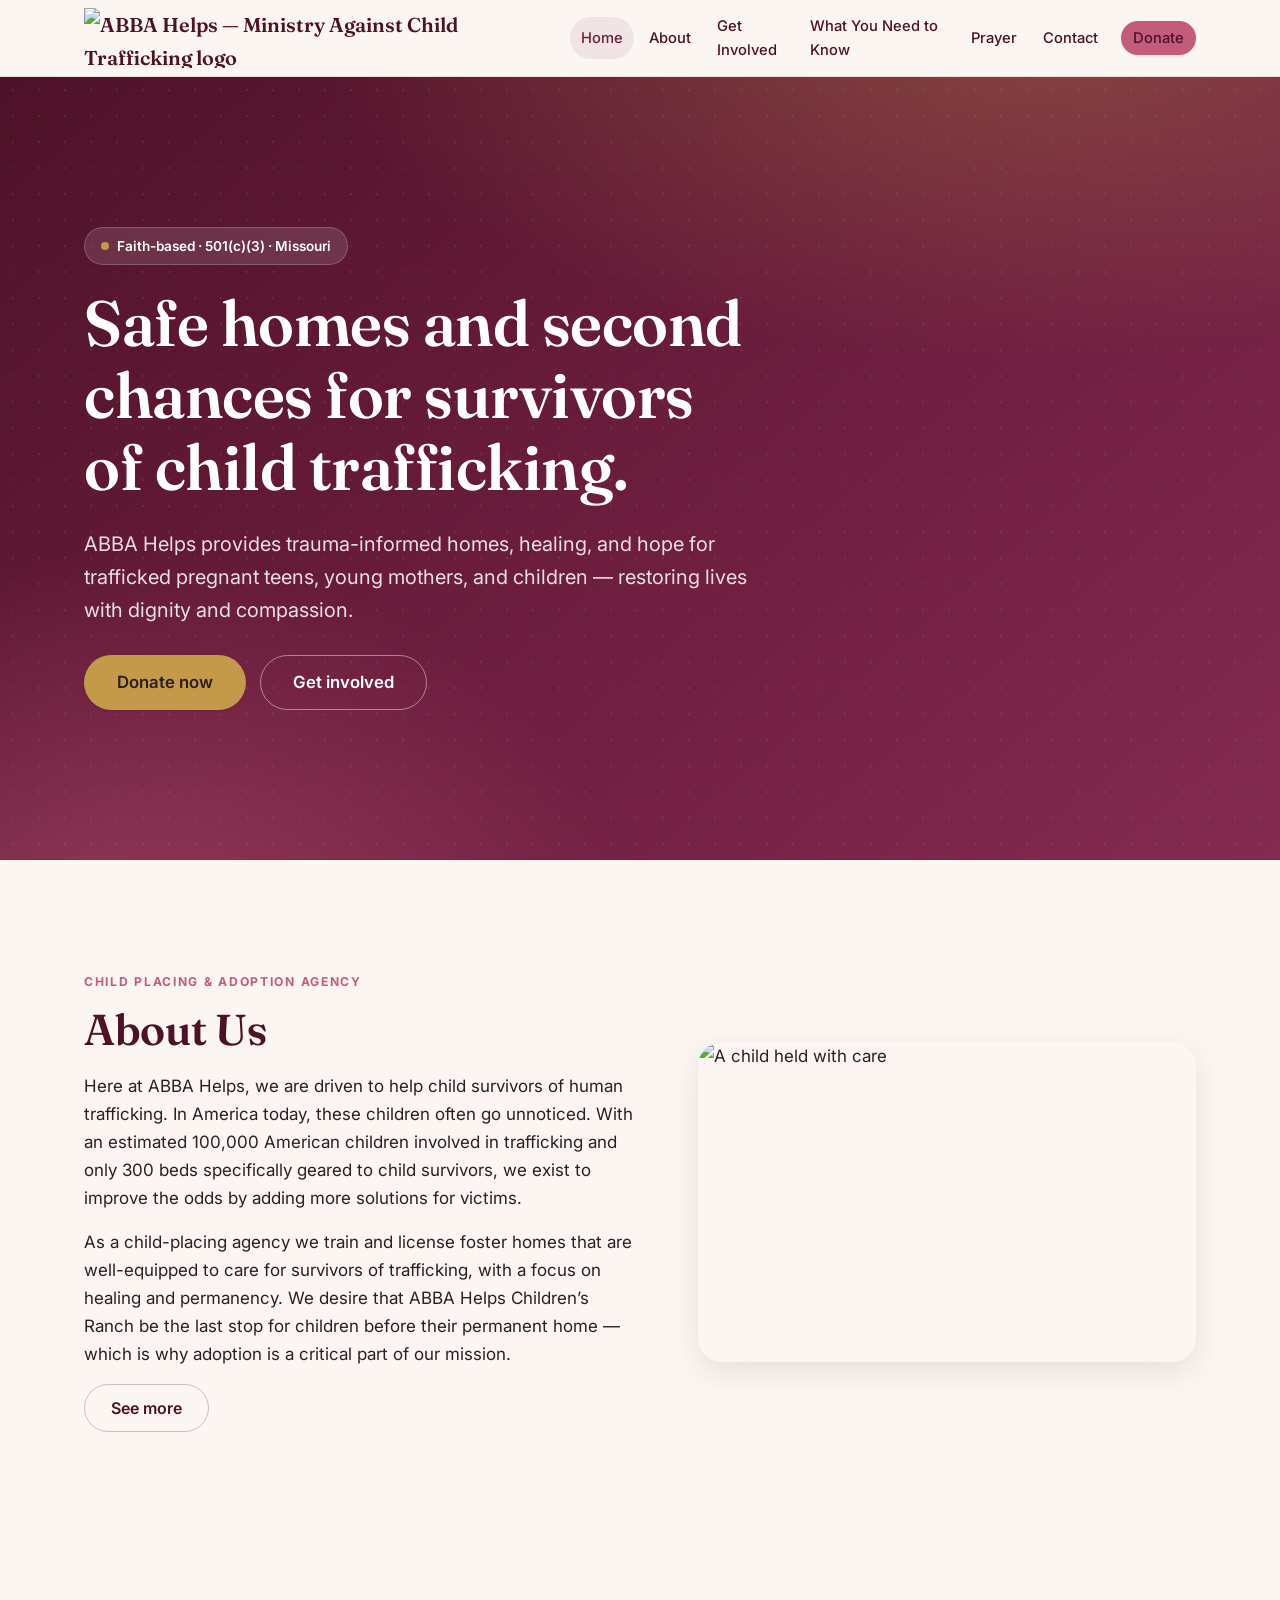
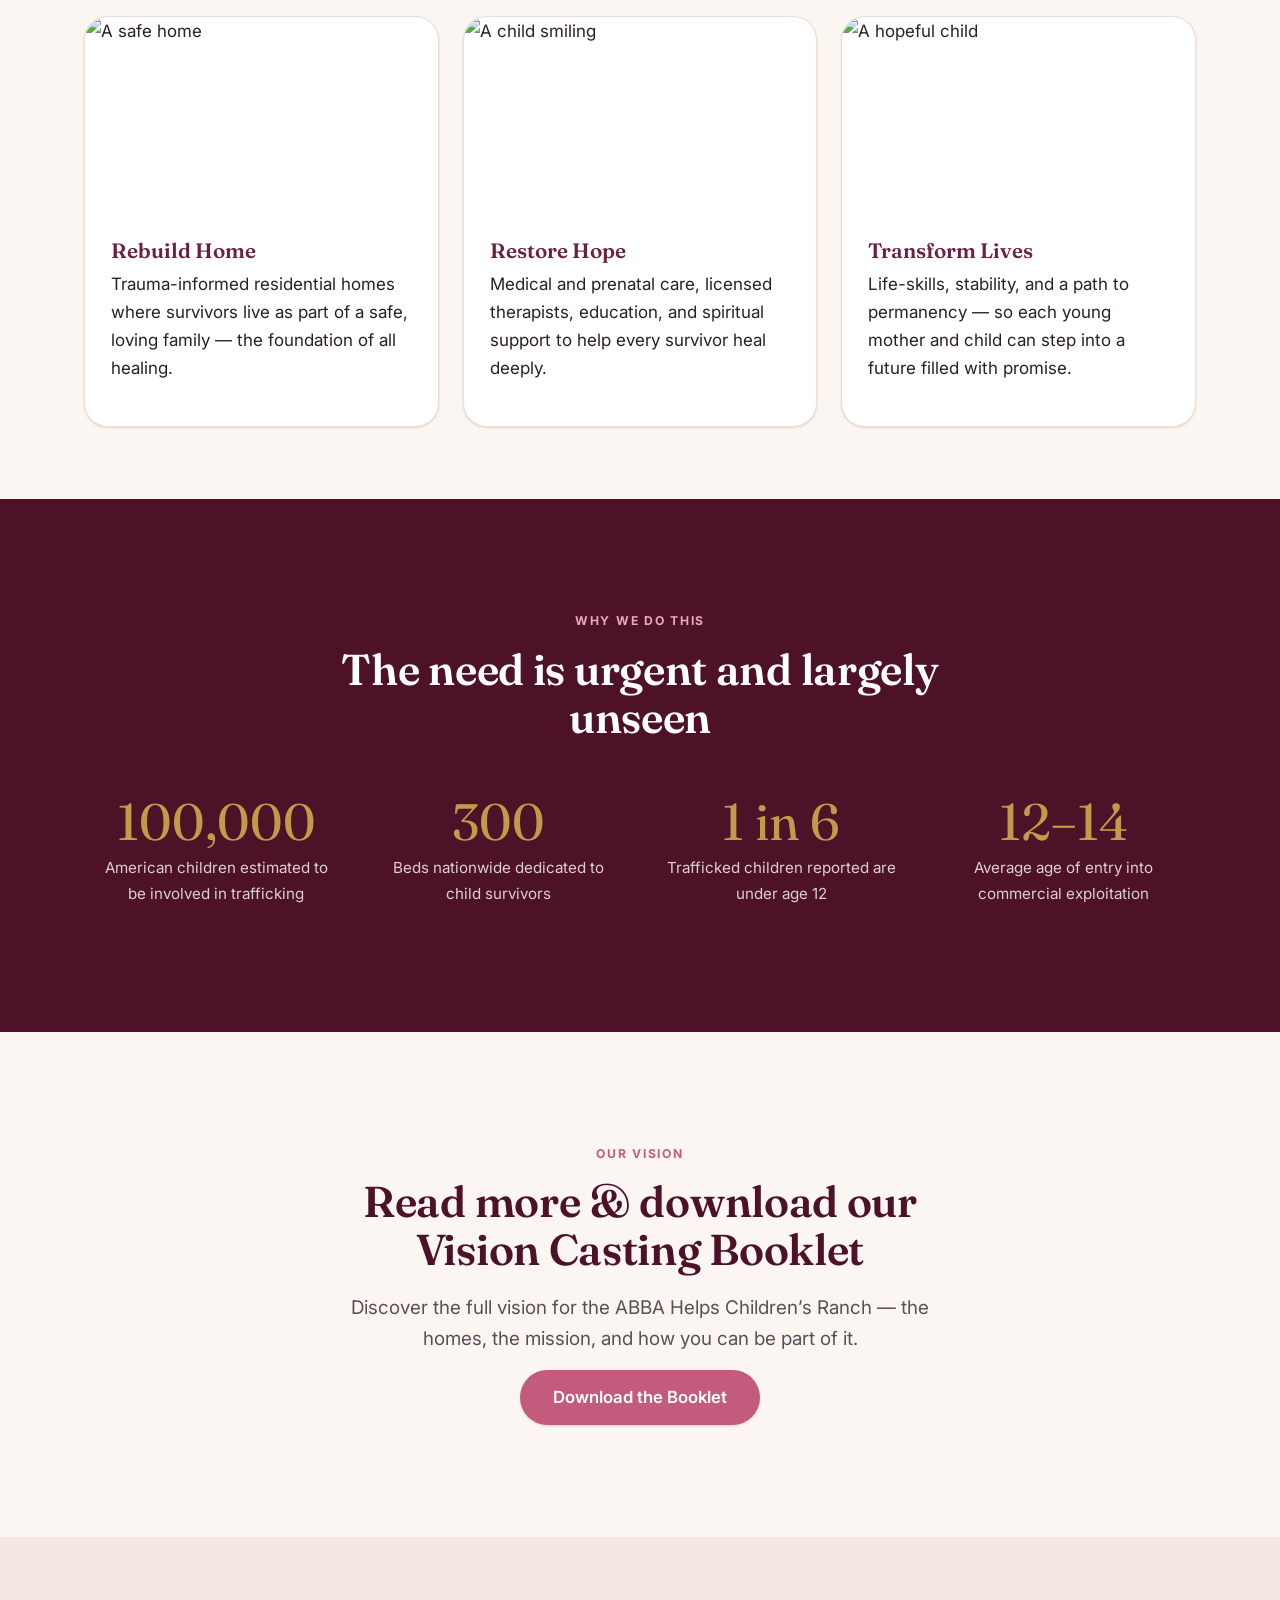
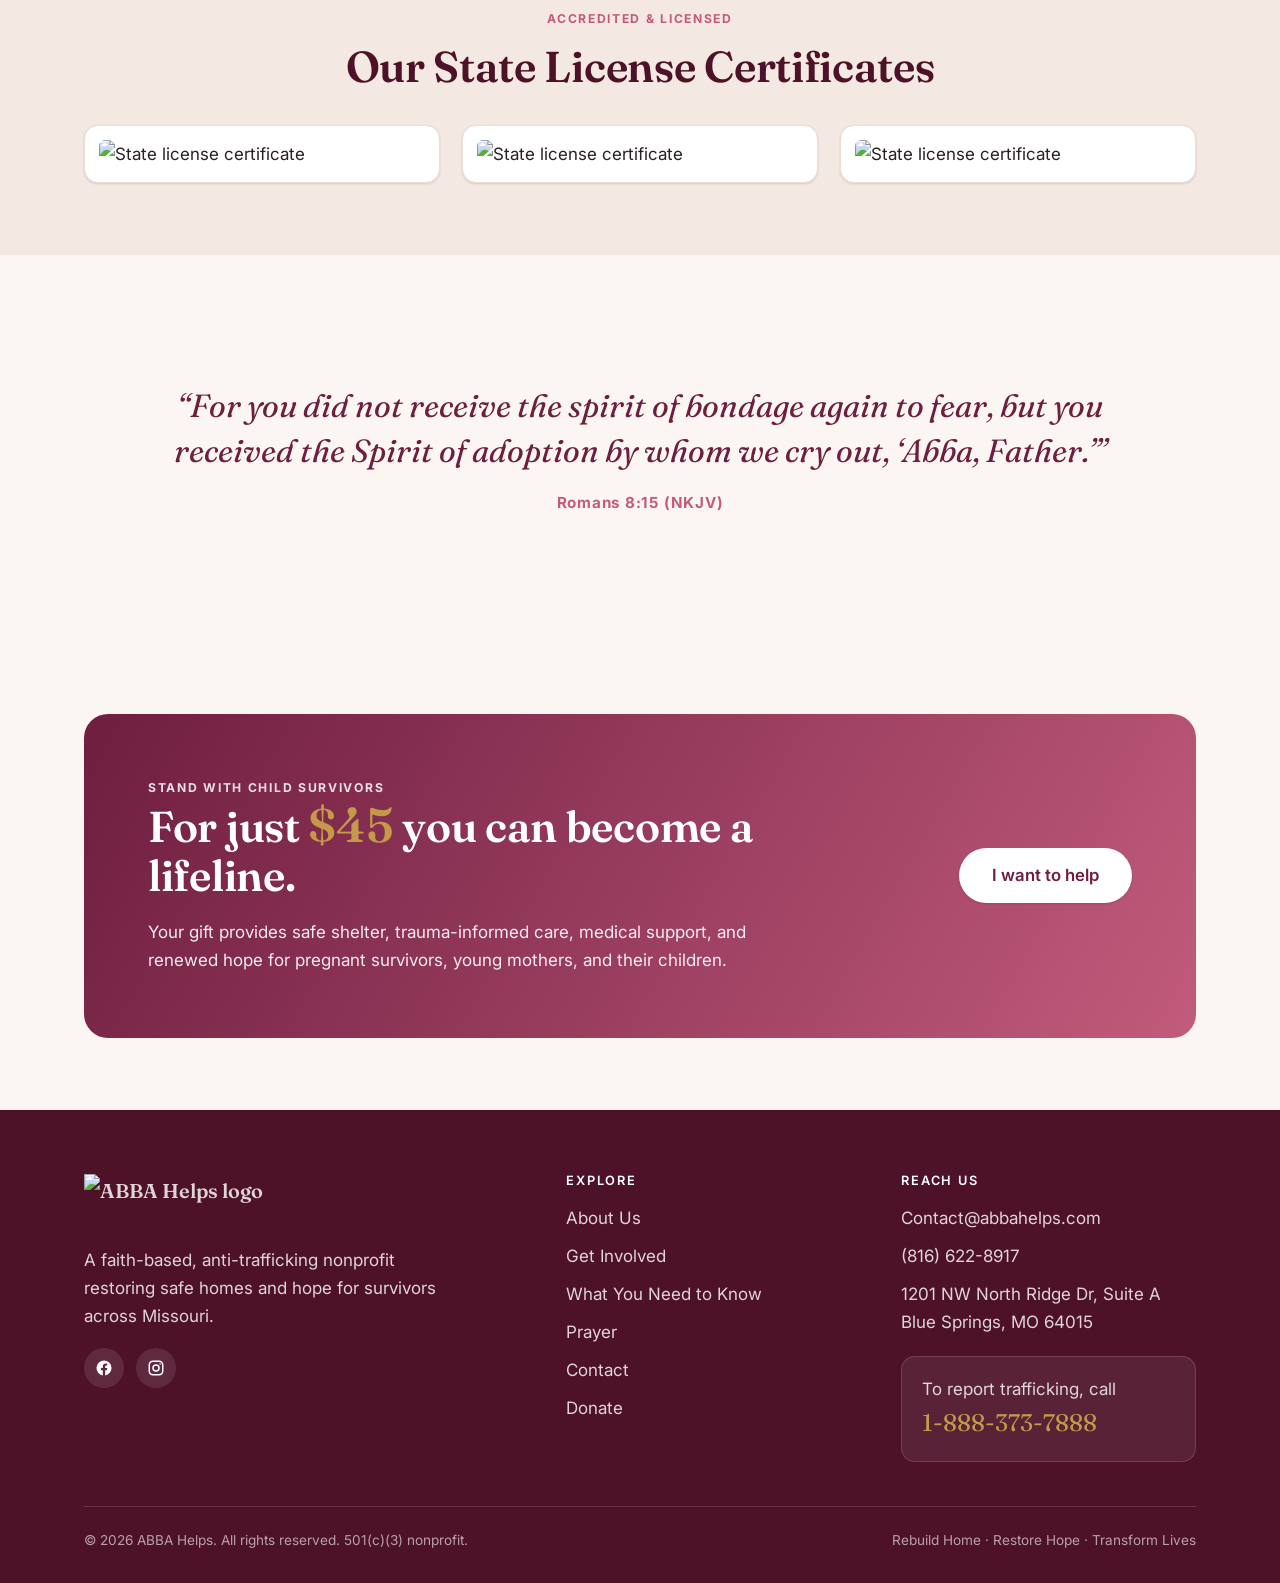
==== commit 2e377273: "Cache-bust CSS/JS; larger logo" ====
--- a/index.html
+++ b/index.html
@@ -8,7 +8,7 @@
 <link rel="preconnect" href="https://fonts.googleapis.com" />
 <link rel="preconnect" href="https://fonts.gstatic.com" crossorigin />
 <link href="https://fonts.googleapis.com/css2?family=Fraunces:ital,opsz,wght@0,9..144,400;0,9..144,500;0,9..144,600;1,9..144,500&family=Inter:wght@400;500;600;700&display=swap" rel="stylesheet" />
-<link rel="stylesheet" href="styles.css" />
+<link rel="stylesheet" href="styles.css?v=3" />
 </head>
 <body>
 <header class="site-header">
@@ -176,6 +176,6 @@
     </div>
   </div>
 </footer>
-<script src="script.js"></script>
+<script src="script.js?v=3"></script>
 </body>
 </html>
--- a/styles.css
+++ b/styles.css
@@ -304,7 +304,7 @@
    ===================================================================== */
 
 /* Real logo in brand */
-.brand-logo { height: 52px; width: auto; display: block; }
+.brand-logo { height: 60px; width: auto; display: block; }
 .brand-text { display:flex; flex-direction:column; line-height:1.05; }
 .site-footer .brand-logo { height: 56px; }
 @media (max-width: 480px){ .brand-logo { height: 44px; } }
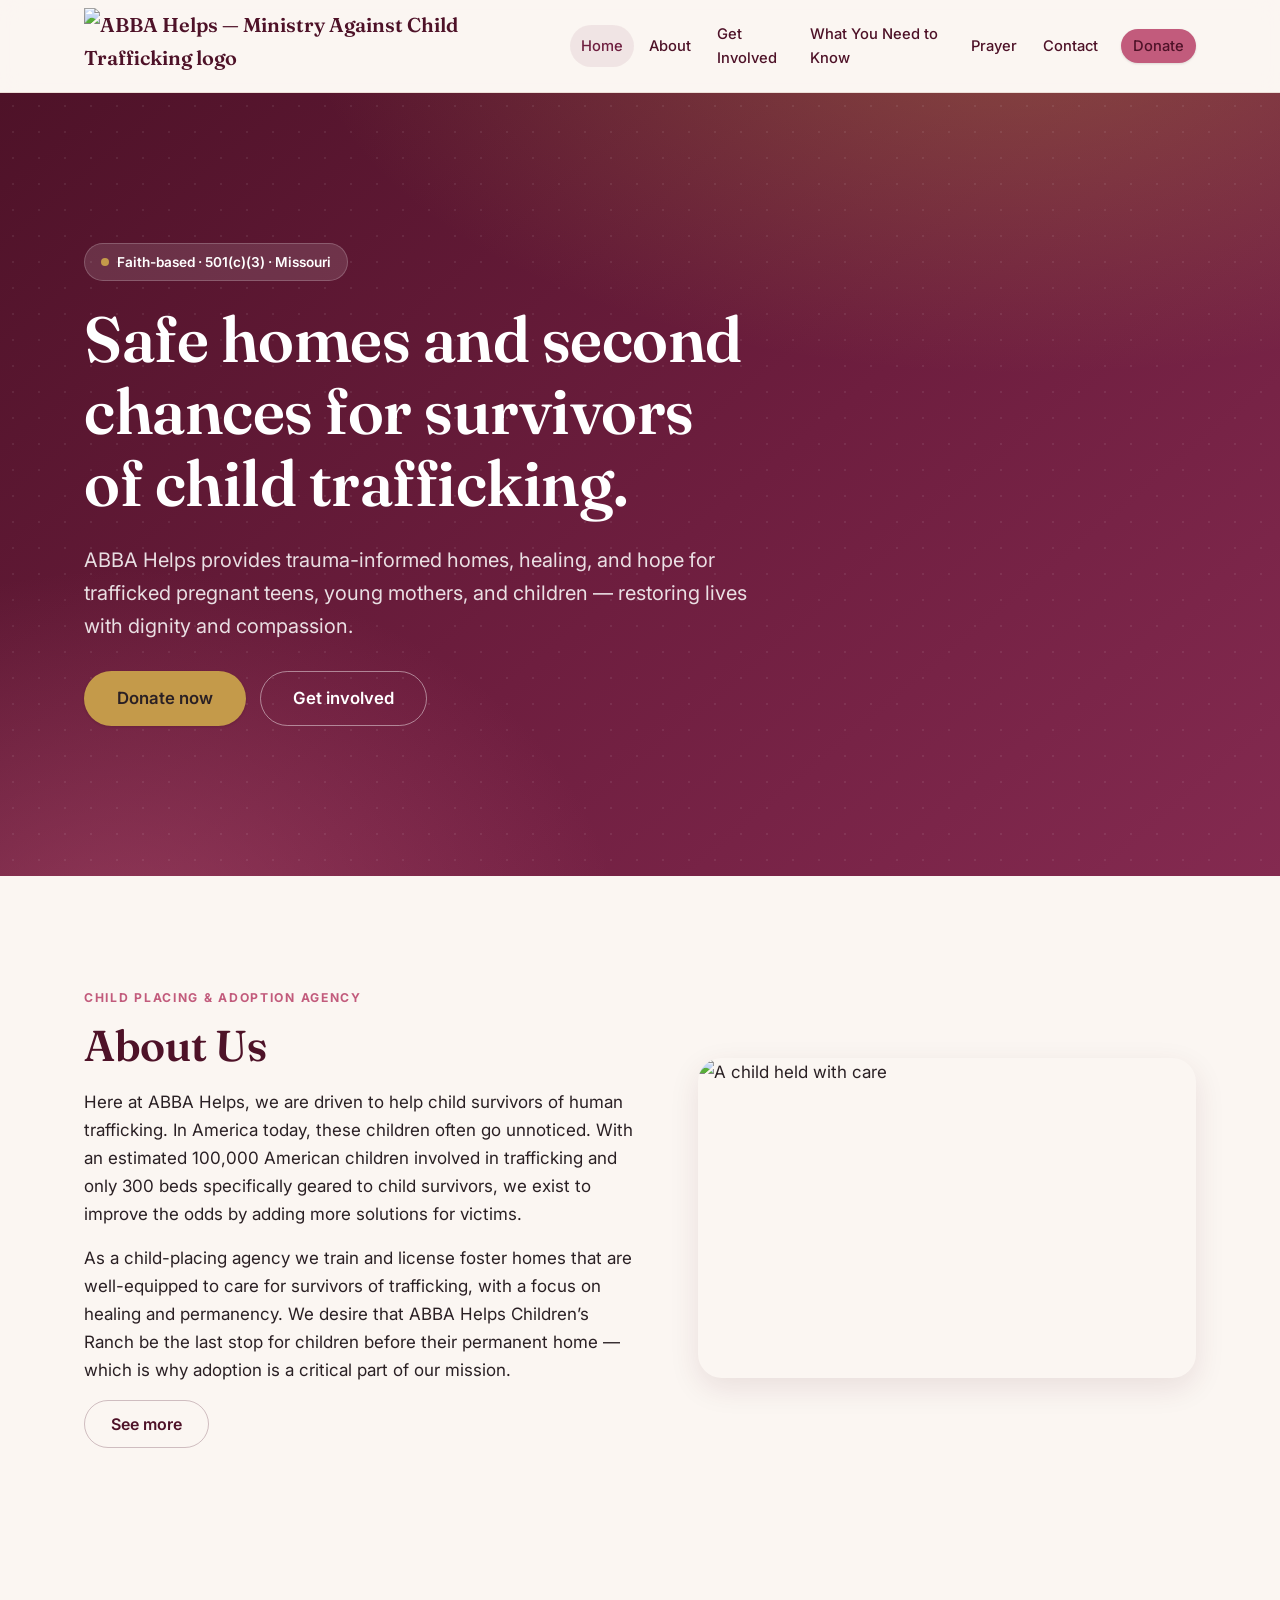
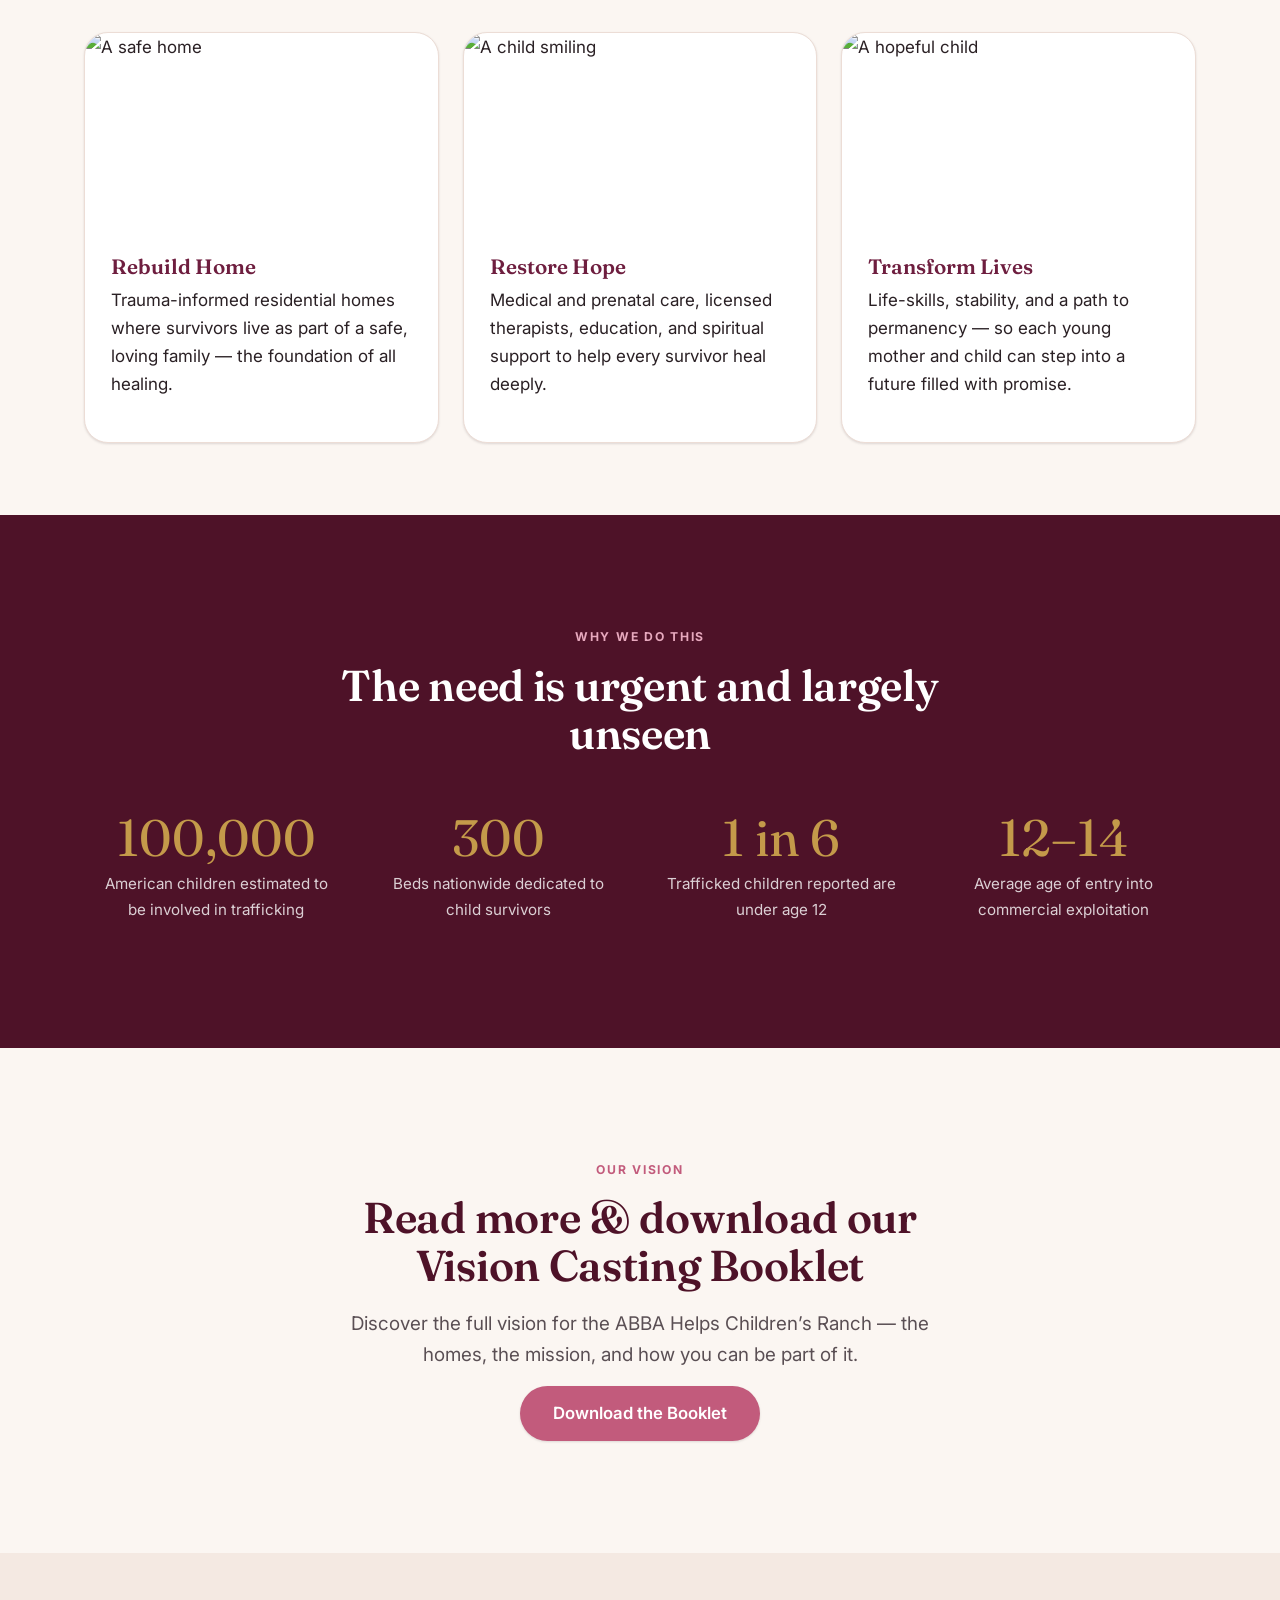
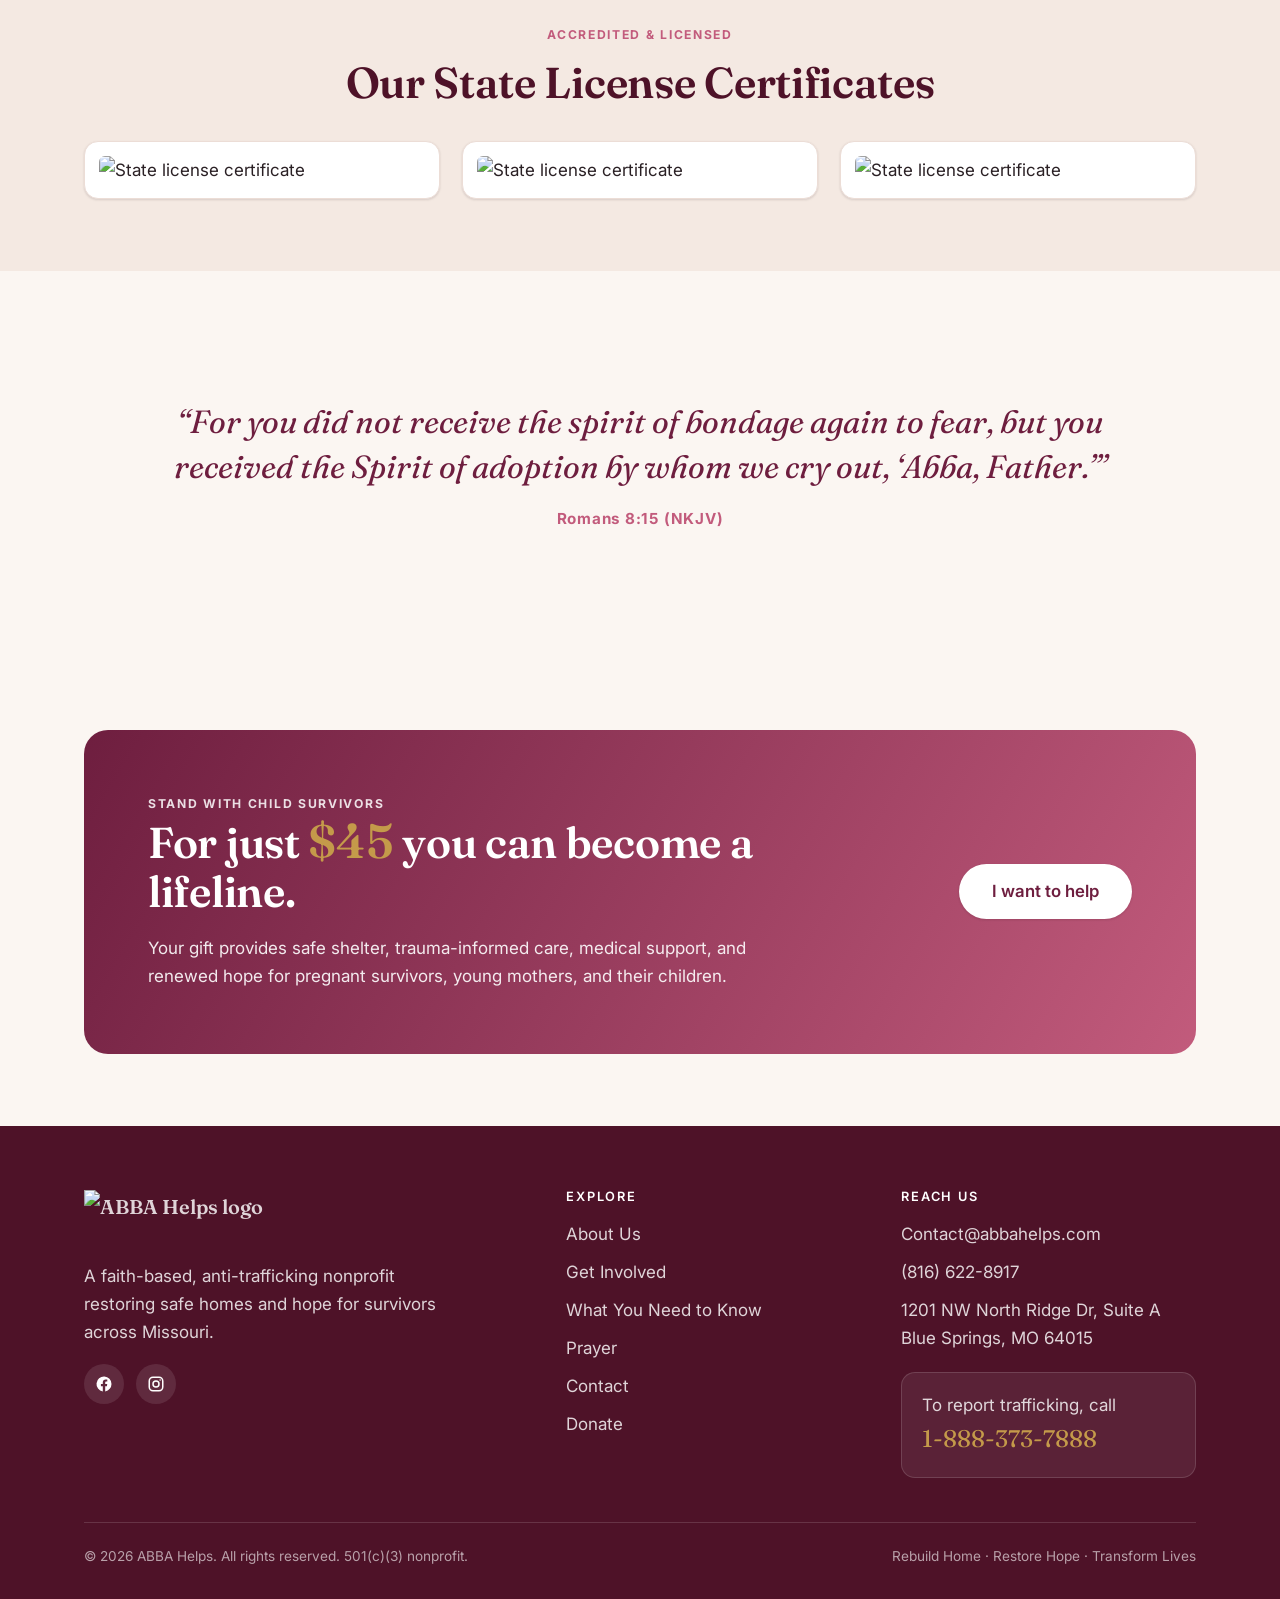
==== commit 528950e5: "Bigger logo; readable infographics; mobile polish" ====
--- a/index.html
+++ b/index.html
@@ -8,7 +8,7 @@
 <link rel="preconnect" href="https://fonts.googleapis.com" />
 <link rel="preconnect" href="https://fonts.gstatic.com" crossorigin />
 <link href="https://fonts.googleapis.com/css2?family=Fraunces:ital,opsz,wght@0,9..144,400;0,9..144,500;0,9..144,600;1,9..144,500&family=Inter:wght@400;500;600;700&display=swap" rel="stylesheet" />
-<link rel="stylesheet" href="styles.css?v=3" />
+<link rel="stylesheet" href="styles.css?v=5" />
 </head>
 <body>
 <header class="site-header">
@@ -176,6 +176,6 @@
     </div>
   </div>
 </footer>
-<script src="script.js?v=3"></script>
+<script src="script.js?v=5"></script>
 </body>
 </html>
--- a/styles.css
+++ b/styles.css
@@ -112,7 +112,7 @@
   backdrop-filter: saturate(140%) blur(12px);
   border-bottom: 1px solid var(--line);
 }
-.nav { display: flex; align-items: center; justify-content: space-between; height: 76px; }
+.nav { display: flex; align-items: center; justify-content: space-between; height: 92px; }
 .brand { display: flex; align-items: center; gap: 12px; font-family: var(--font-display); font-weight: 600; font-size: 1.25rem; color: var(--maroon-900); }
 .brand .mark {
   width: 42px; height: 42px; border-radius: 50%; flex: 0 0 auto;
@@ -279,7 +279,7 @@
 
   .nav-toggle { display:block; }
   .nav-links {
-    position: absolute; top: 76px; left:0; right:0;
+    position: absolute; top: 92px; left:0; right:0;
     flex-direction: column; align-items: stretch; gap:4px;
     background: var(--cream); border-bottom:1px solid var(--line);
     padding: 14px 24px 22px; box-shadow: var(--shadow-md);
@@ -304,10 +304,10 @@
    ===================================================================== */
 
 /* Real logo in brand */
-.brand-logo { height: 60px; width: auto; display: block; }
+.brand-logo { height: 76px; width: auto; display: block; }
 .brand-text { display:flex; flex-direction:column; line-height:1.05; }
 .site-footer .brand-logo { height: 56px; }
-@media (max-width: 480px){ .brand-logo { height: 44px; } }
+@media (max-width: 480px){ .brand-logo { height: 60px; } }
 
 /* Expanded nav — allow wrap / tighten on smaller desktops */
 .nav-links a { font-size: .92rem; padding: 9px 11px; }
@@ -340,10 +340,13 @@
 .cert-grid figcaption { text-align:center; font-size:.85rem; color: var(--muted); margin-top:10px; }
 @media (max-width: 900px){ .cert-grid { grid-template-columns: 1fr; max-width:420px; margin-inline:auto; } }
 
-/* Infographics (tall portrait awareness graphics) */
-.infographics { display:grid; grid-template-columns: repeat(3,1fr); gap: 24px; }
-.infographics img { width:100%; height:auto; border-radius: var(--r-md); box-shadow: var(--shadow-md); display:block; }
-@media (max-width: 900px){ .infographics { grid-template-columns: 1fr; max-width:480px; margin-inline:auto; } }
+/* Infographics (tall portrait awareness graphics) — large & readable */
+.infographics { display:grid; grid-template-columns: 1fr; gap: 36px; max-width: 760px; margin-inline:auto; }
+.infographics figure { margin:0; }
+.infographics a { display:block; border-radius: var(--r-md); overflow:hidden; box-shadow: var(--shadow-md); transition: transform .3s var(--ease), box-shadow .3s var(--ease); }
+.infographics a:hover { transform: translateY(-3px); box-shadow: var(--shadow-lg); }
+.infographics img { width:100%; height:auto; display:block; }
+.infographics figcaption { text-align:center; font-size:.85rem; color: var(--muted); margin-top:10px; }
 
 /* Download buttons row */
 .downloads { display:flex; flex-wrap:wrap; gap:14px; margin-top:8px; }
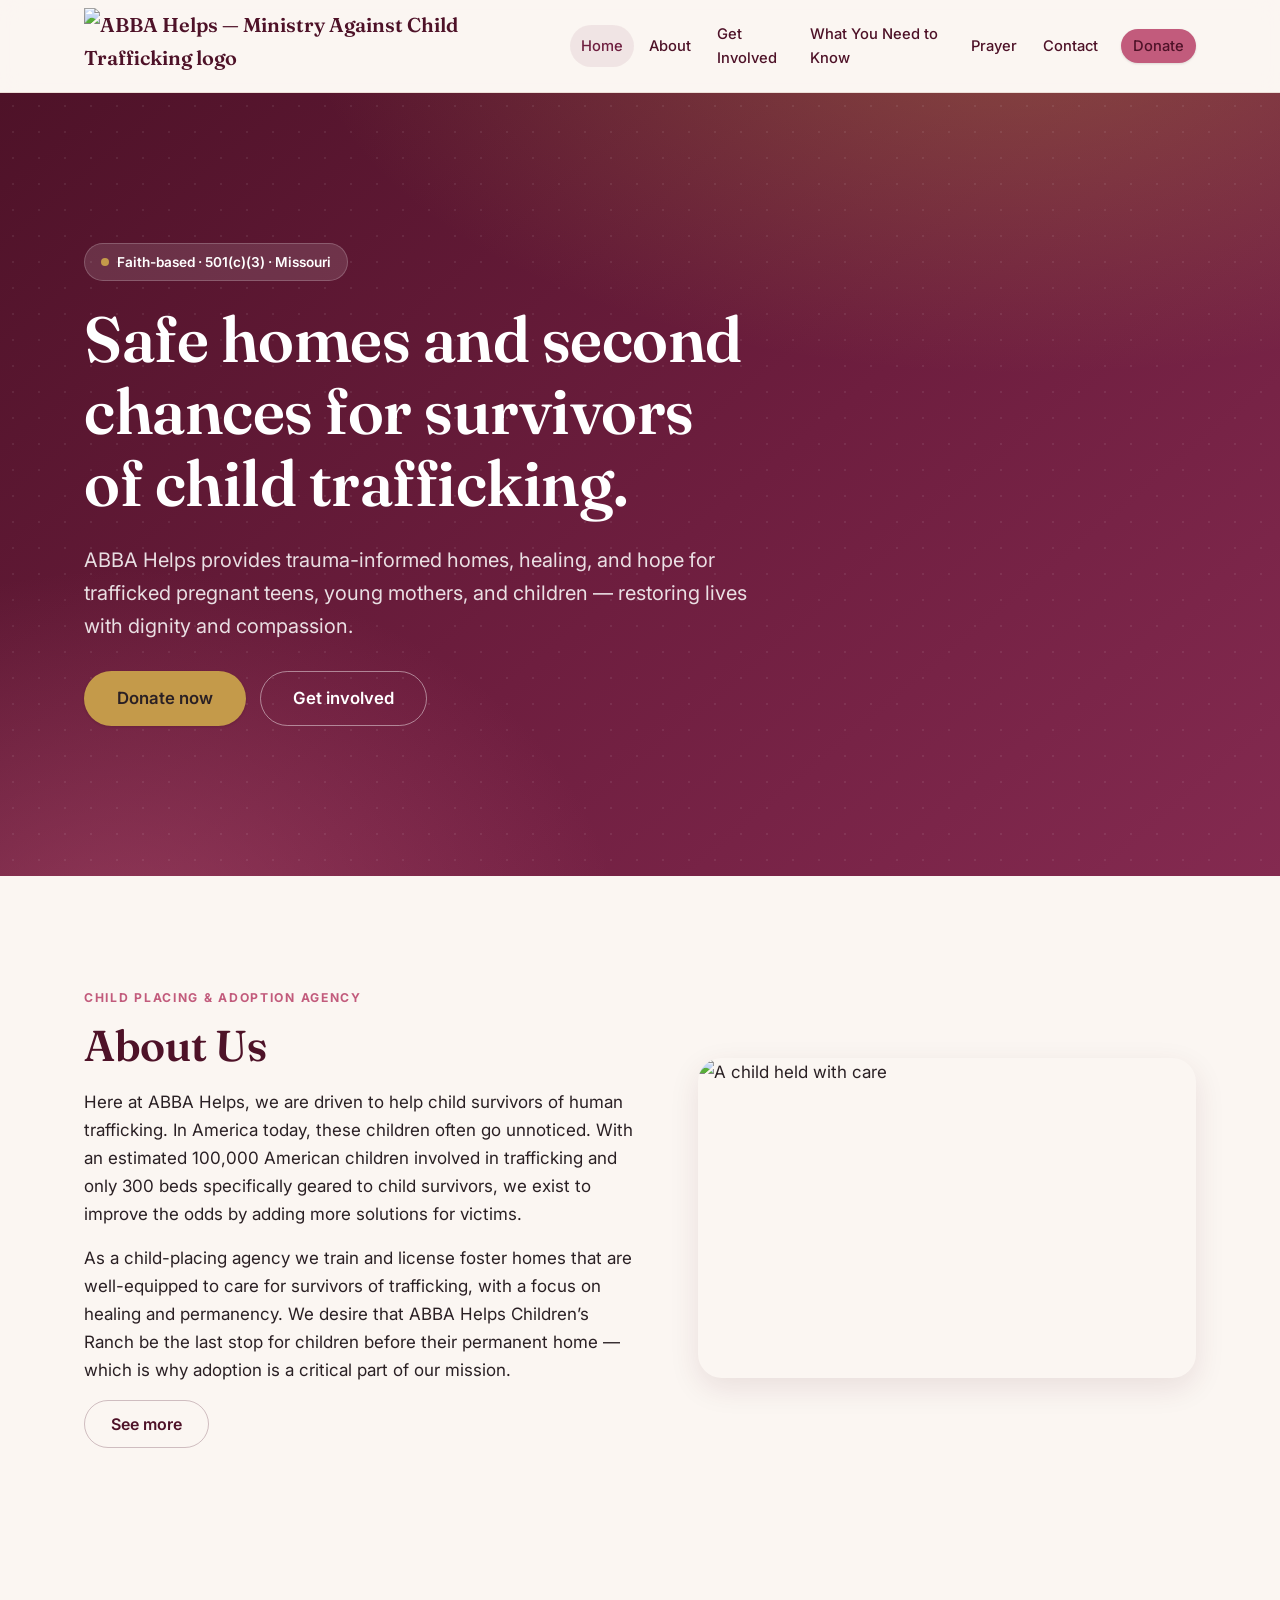
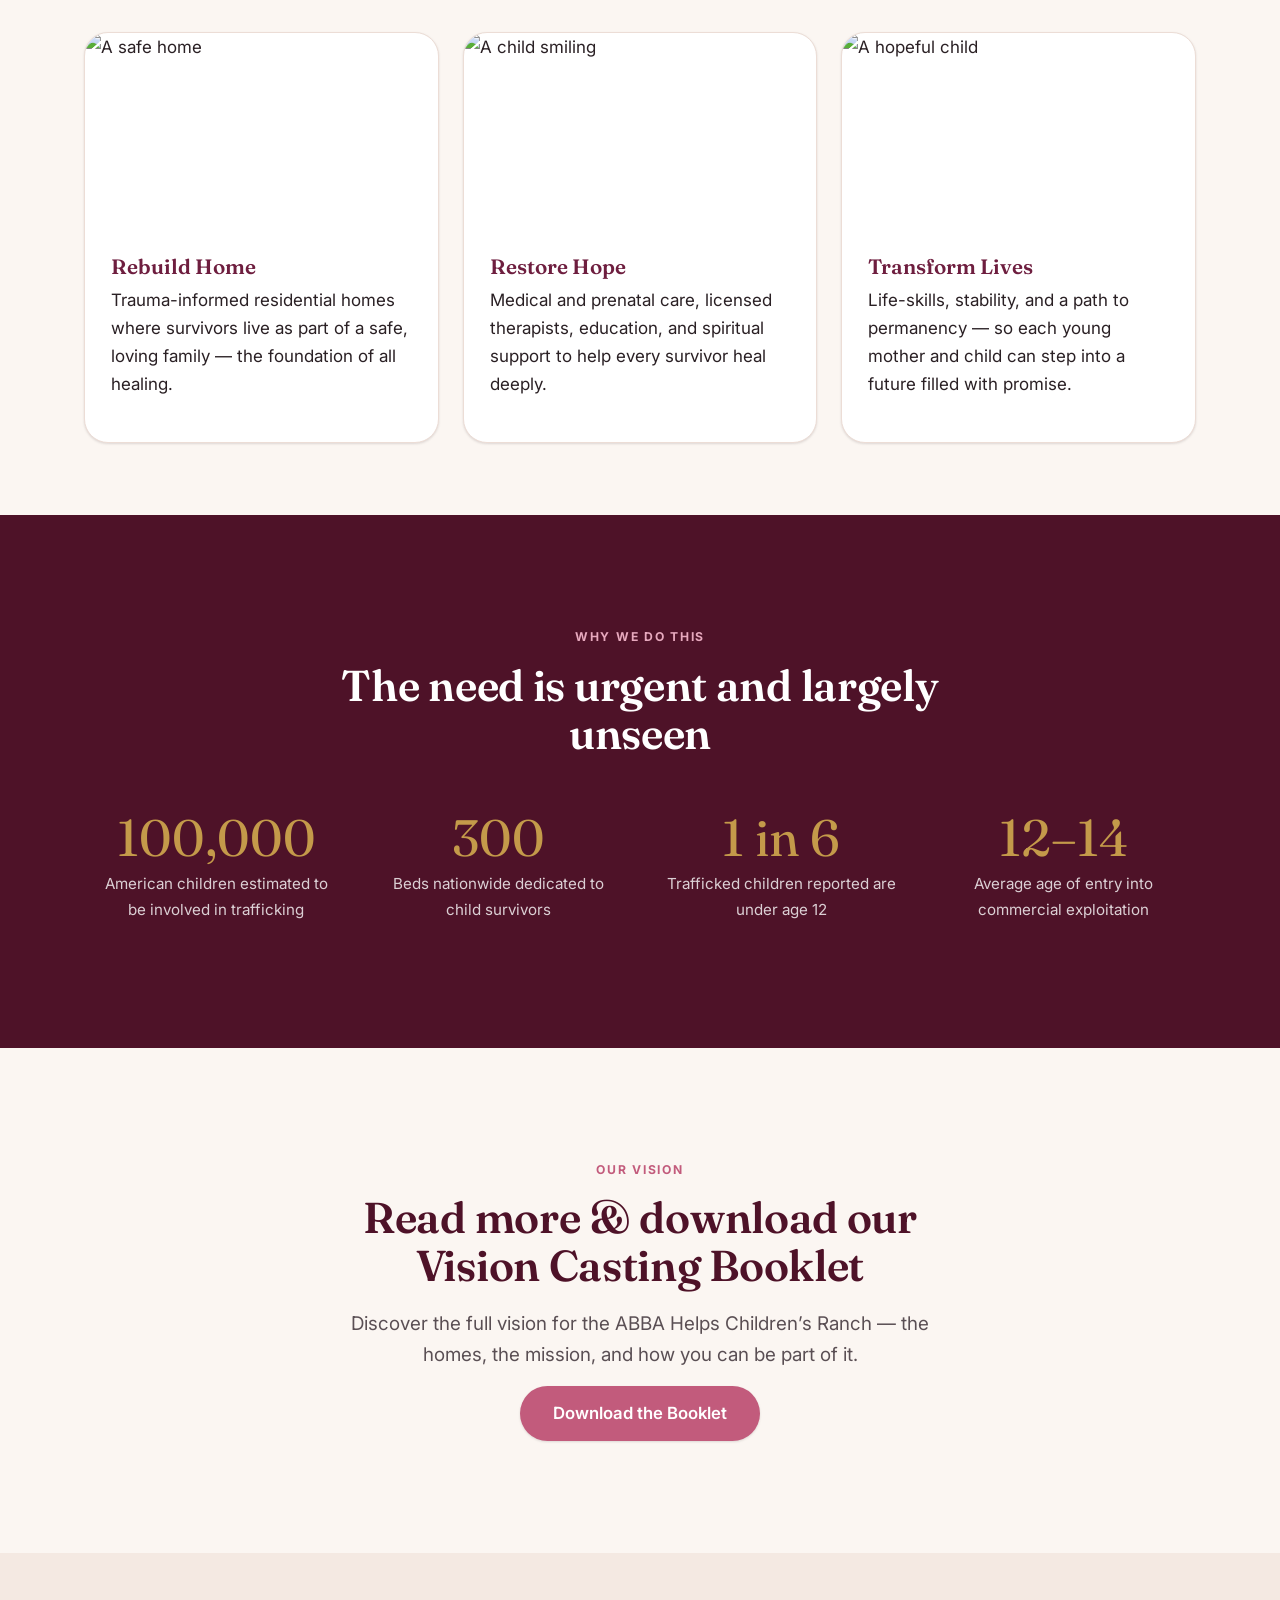
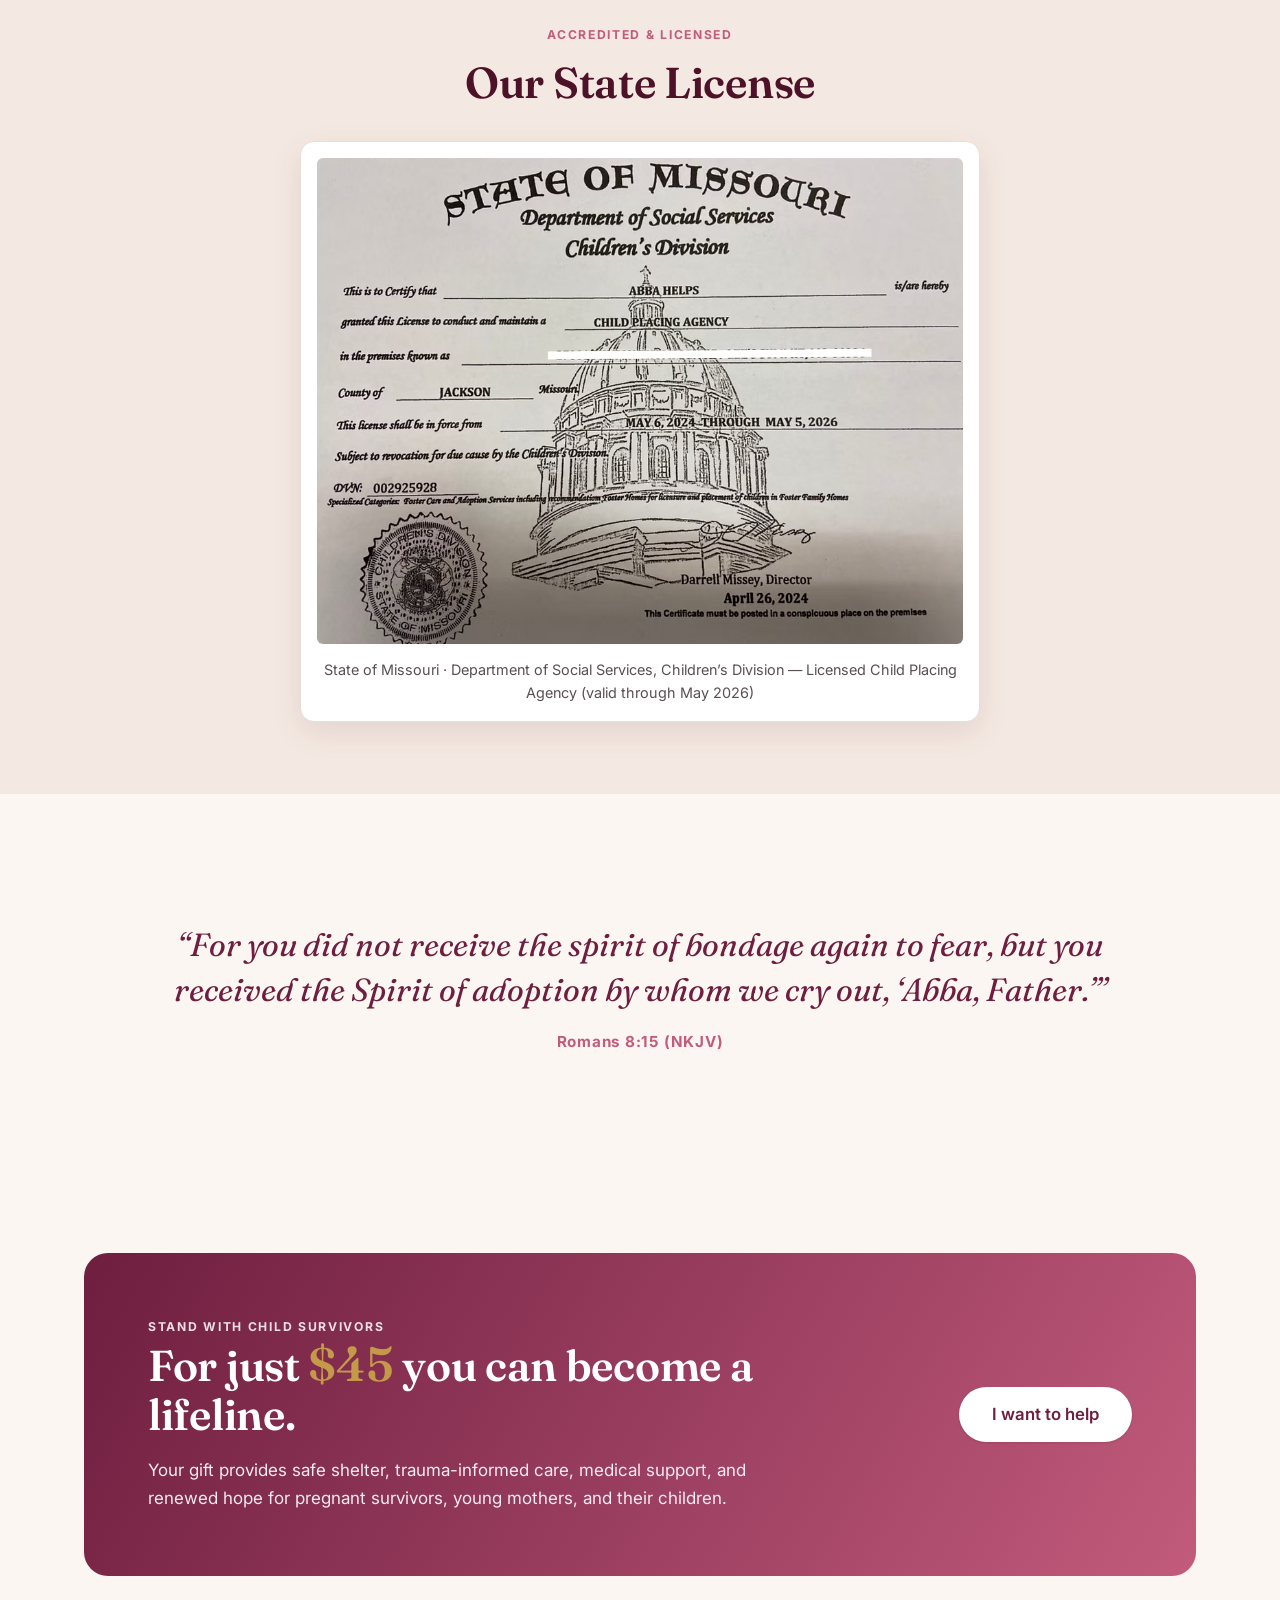
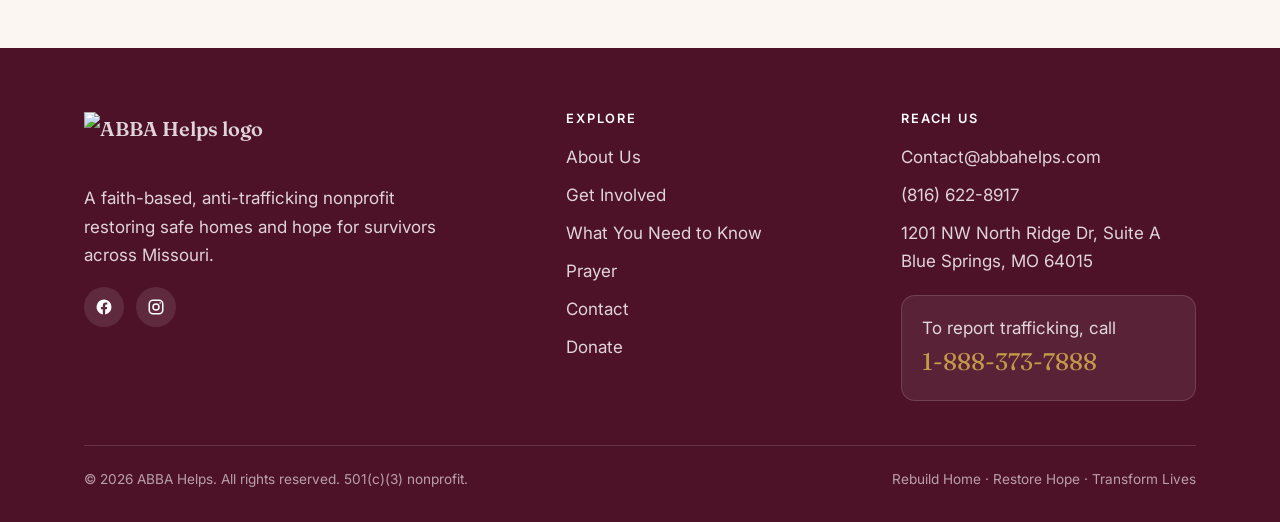
==== commit 6c2694de: "Feature owned state license certificate on home" ====
--- a/index.html
+++ b/index.html
@@ -8,7 +8,7 @@
 <link rel="preconnect" href="https://fonts.googleapis.com" />
 <link rel="preconnect" href="https://fonts.gstatic.com" crossorigin />
 <link href="https://fonts.googleapis.com/css2?family=Fraunces:ital,opsz,wght@0,9..144,400;0,9..144,500;0,9..144,600;1,9..144,500&family=Inter:wght@400;500;600;700&display=swap" rel="stylesheet" />
-<link rel="stylesheet" href="styles.css?v=5" />
+<link rel="stylesheet" href="styles.css?v=6" />
 </head>
 <body>
 <header class="site-header">
@@ -103,12 +103,13 @@
   <div class="container">
     <div class="center measure" style="margin-bottom:34px">
       <p class="eyebrow">Accredited &amp; Licensed</p>
-      <h2>Our State License Certificates</h2>
+      <h2>Our State License</h2>
     </div>
-    <div class="cert-grid reveal">
-      <figure><img src="https://static.wixstatic.com/media/a490a1_503cdb16080e46d99ad6ec8af8380595~mv2.png" alt="State license certificate" loading="lazy" /></figure>
-      <figure><img src="https://static.wixstatic.com/media/a490a1_c7815fd8189d46808a19b2b16d5b04f1~mv2.png" alt="State license certificate" loading="lazy" /></figure>
-      <figure><img src="https://static.wixstatic.com/media/a490a1_7b0de4f3dac34ee48bdc832ead4b1bd9~mv2.png" alt="State license certificate" loading="lazy" /></figure>
+    <div class="cert-single reveal">
+      <figure>
+        <img src="image.png" alt="State of Missouri Child Placing Agency license issued to ABBA Helps" loading="lazy" />
+        <figcaption>State of Missouri &middot; Department of Social Services, Children&rsquo;s Division &mdash; Licensed Child Placing Agency (valid through May 2026)</figcaption>
+      </figure>
     </div>
   </div>
 </section>
@@ -176,6 +177,6 @@
     </div>
   </div>
 </footer>
-<script src="script.js?v=5"></script>
+<script src="script.js?v=6"></script>
 </body>
 </html>
--- a/styles.css
+++ b/styles.css
@@ -340,6 +340,12 @@
 .cert-grid figcaption { text-align:center; font-size:.85rem; color: var(--muted); margin-top:10px; }
 @media (max-width: 900px){ .cert-grid { grid-template-columns: 1fr; max-width:420px; margin-inline:auto; } }
 
+/* Single featured certificate */
+.cert-single { max-width: 680px; margin-inline:auto; }
+.cert-single figure { margin:0; background:#fff; border:1px solid var(--line); border-radius: var(--r-md); padding:16px; box-shadow: var(--shadow-md); }
+.cert-single img { width:100%; height:auto; border-radius:6px; display:block; }
+.cert-single figcaption { text-align:center; font-size:.9rem; color: var(--muted); margin-top:14px; }
+
 /* Infographics (tall portrait awareness graphics) — large & readable */
 .infographics { display:grid; grid-template-columns: 1fr; gap: 36px; max-width: 760px; margin-inline:auto; }
 .infographics figure { margin:0; }
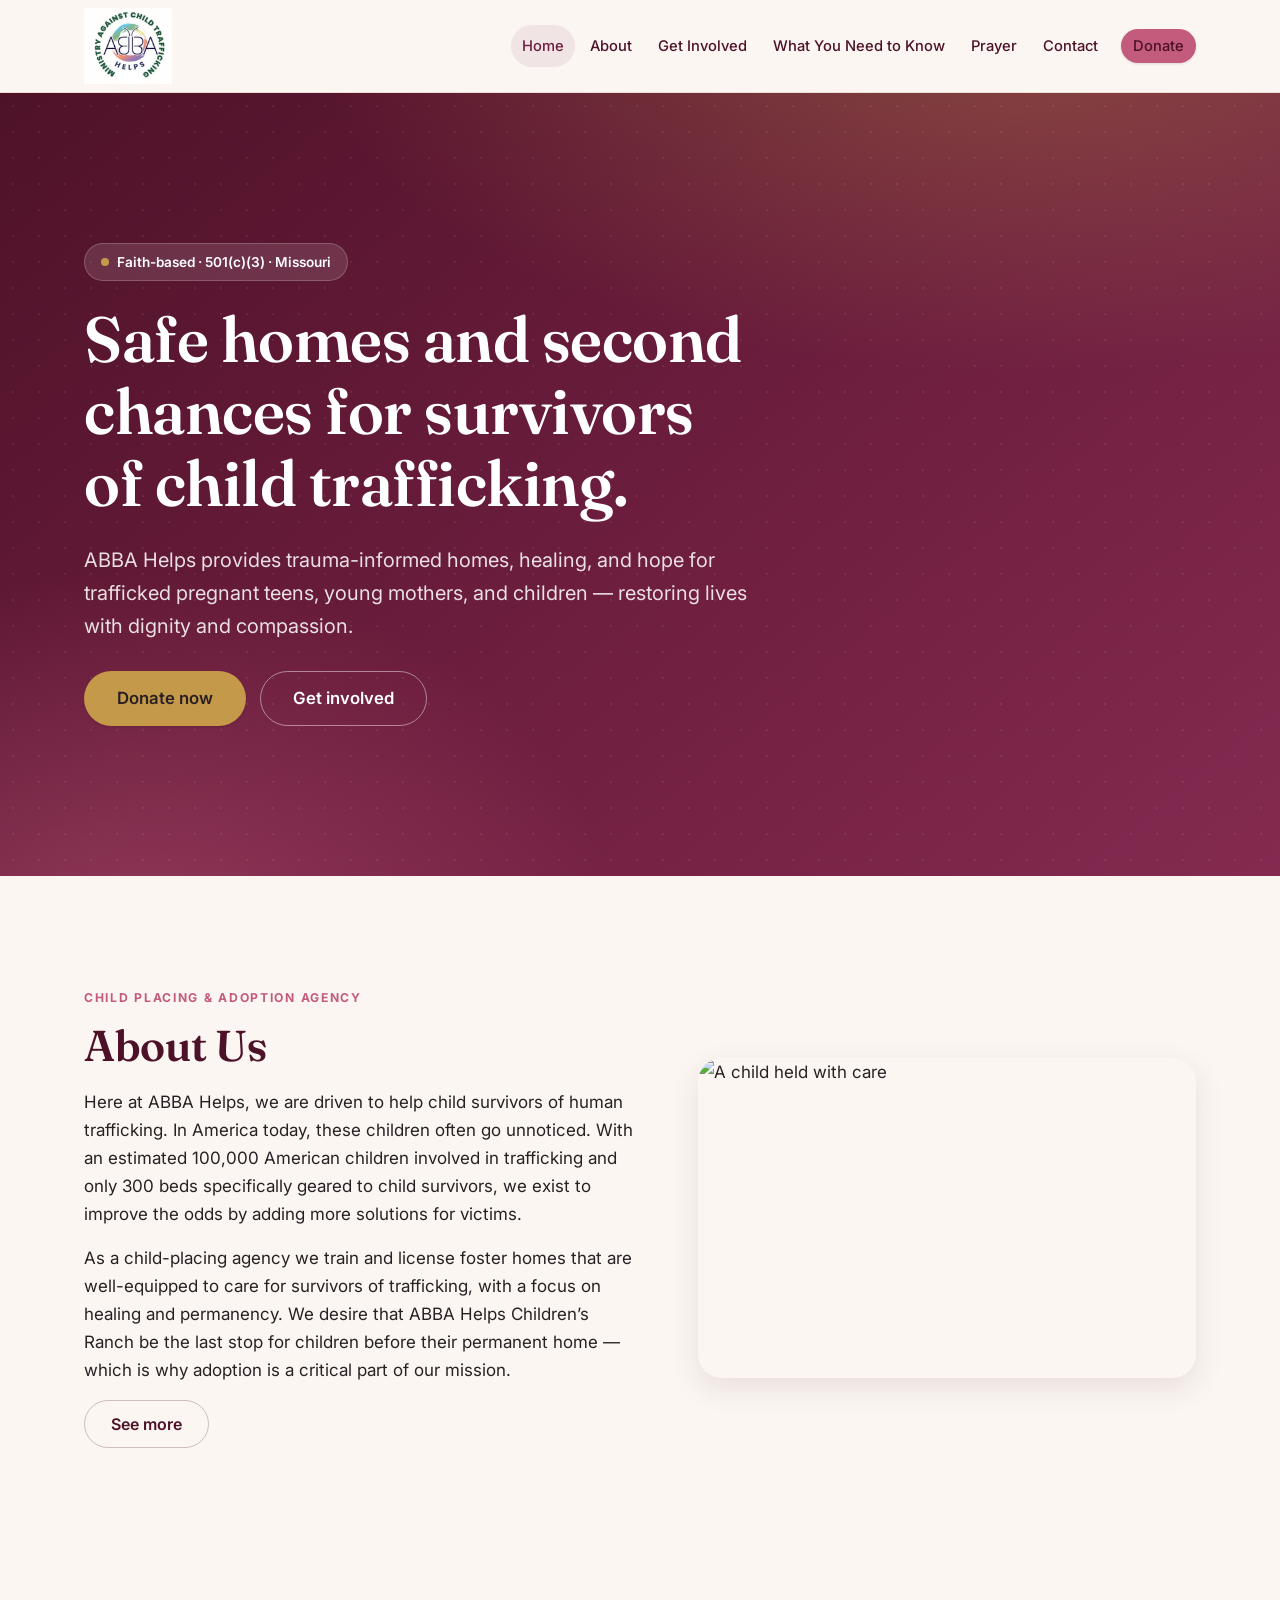
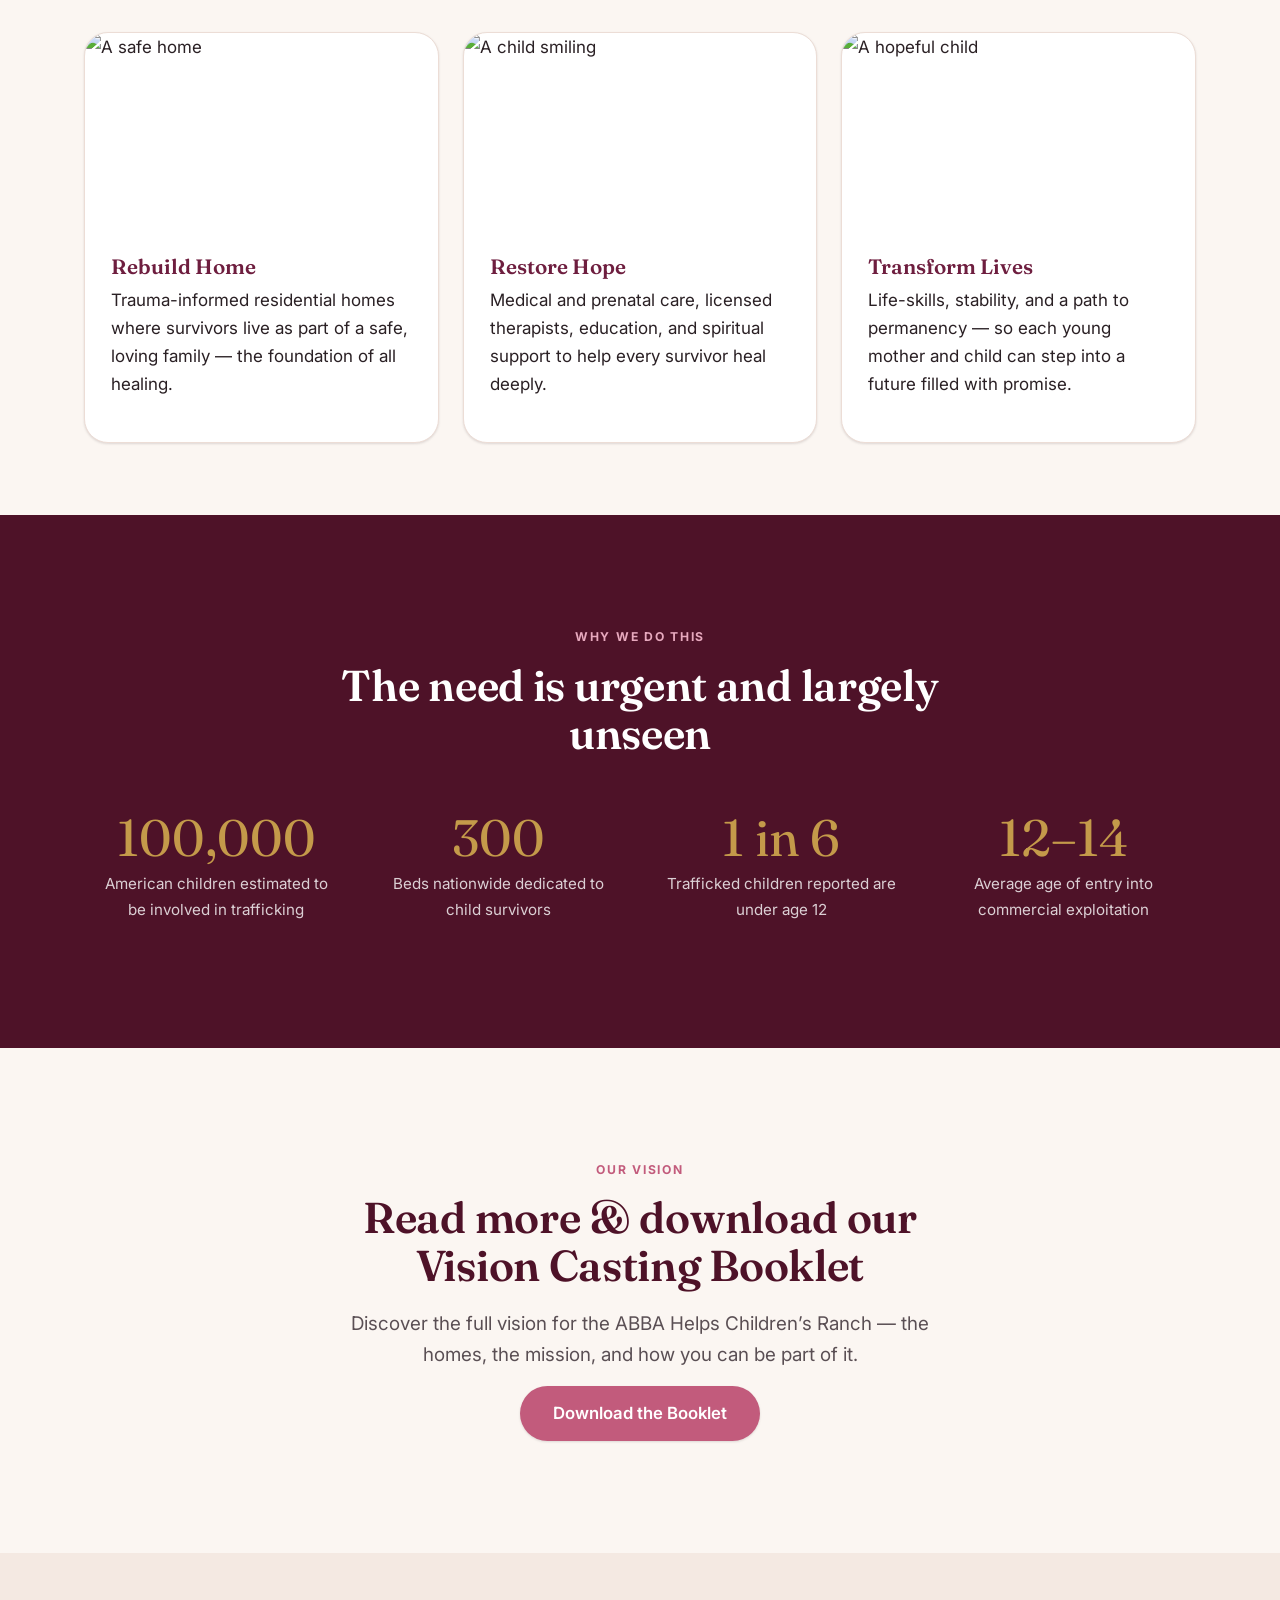
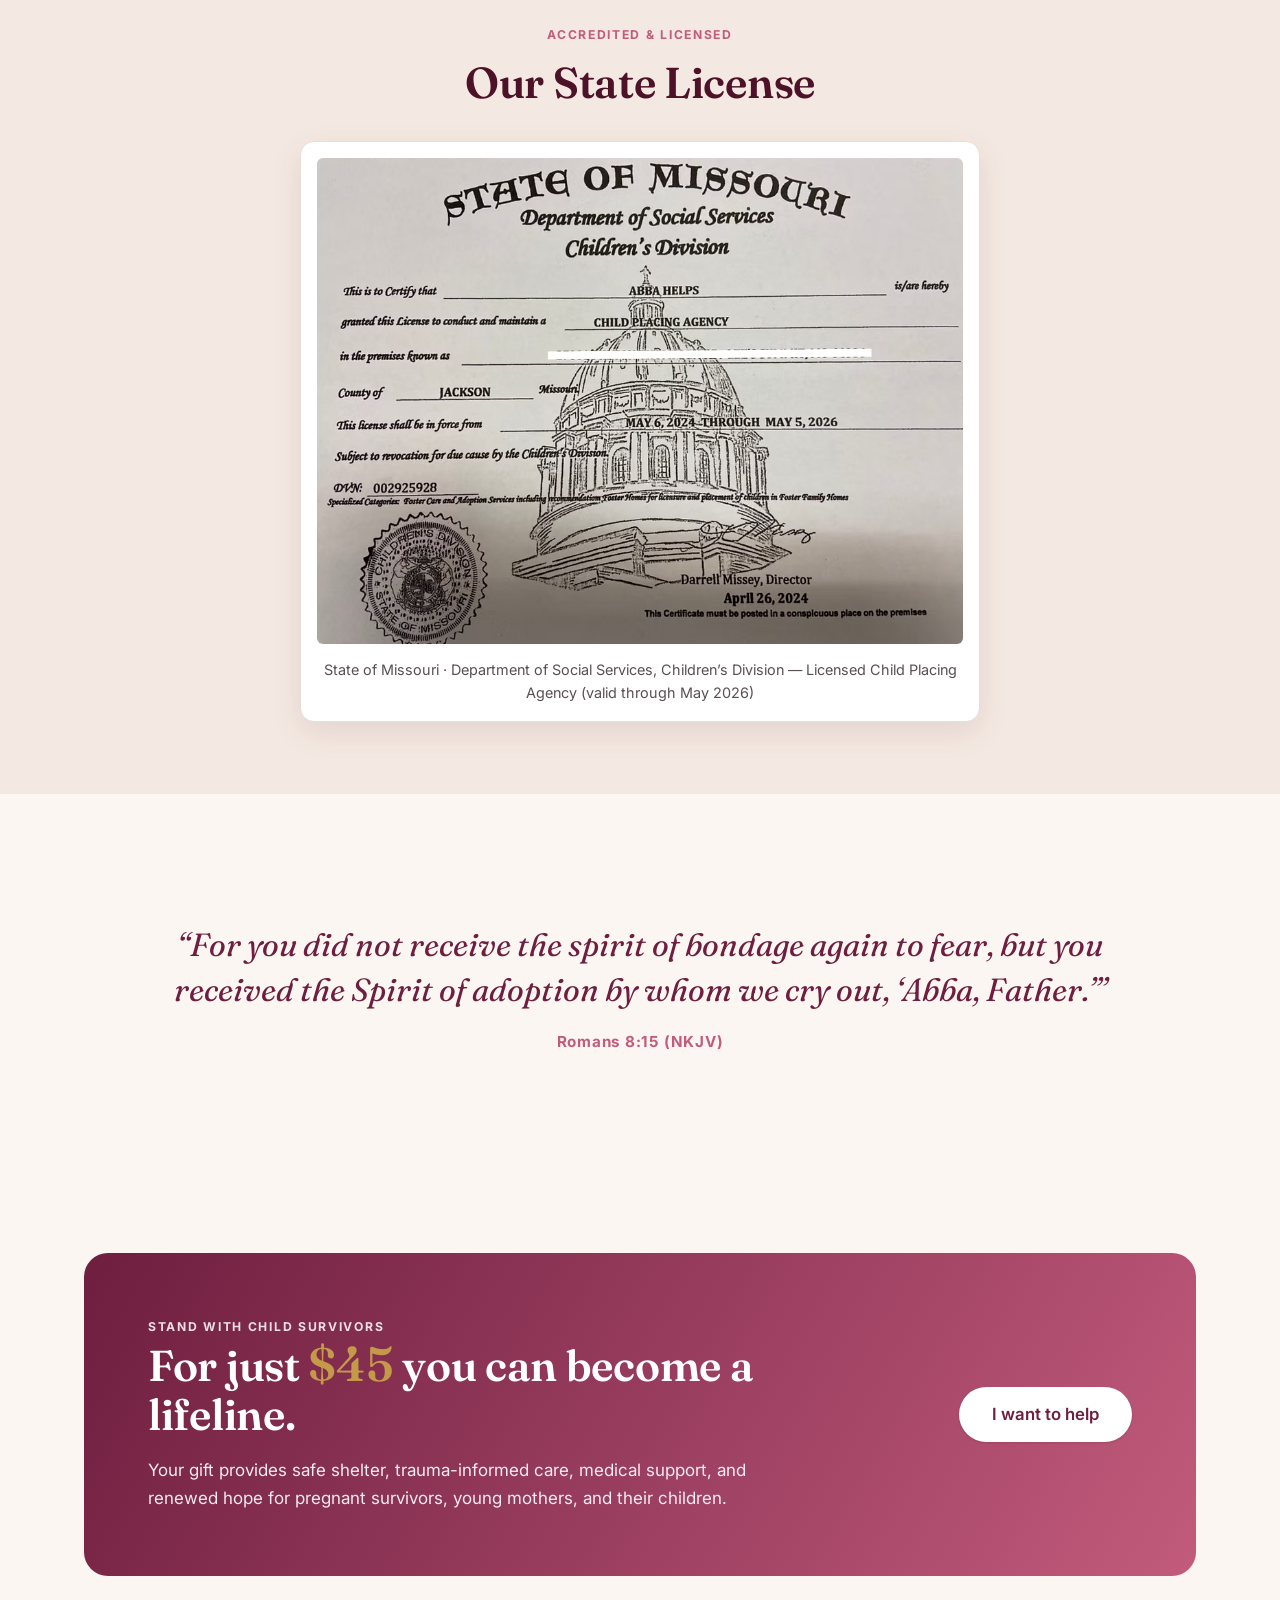
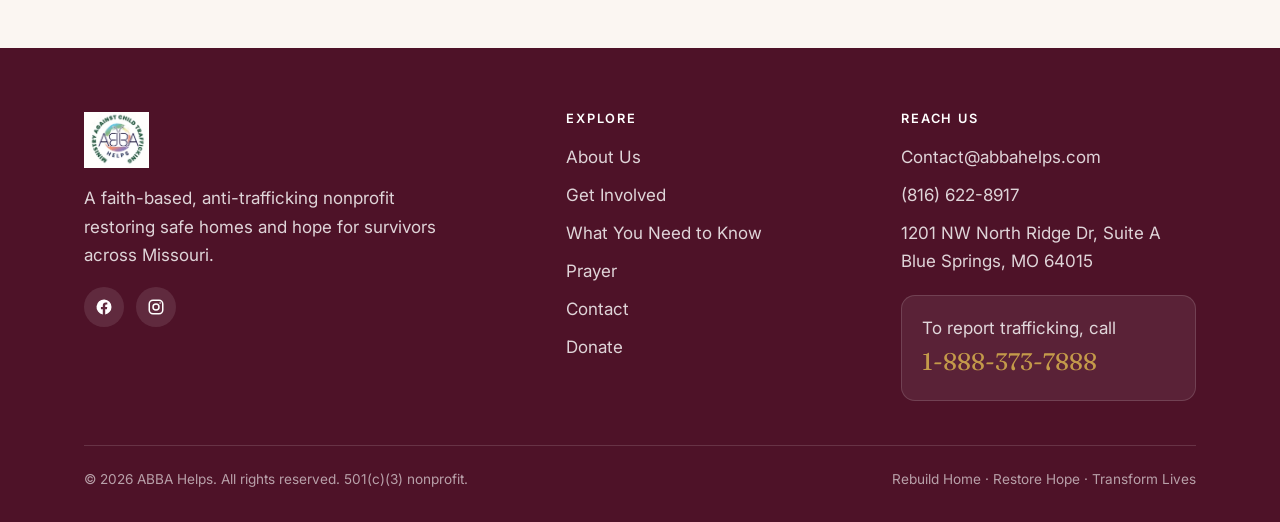
==== commit a7702d90: "Add files via upload" ====
--- a/index.html
+++ b/index.html
@@ -8,13 +8,13 @@
 <link rel="preconnect" href="https://fonts.googleapis.com" />
 <link rel="preconnect" href="https://fonts.gstatic.com" crossorigin />
 <link href="https://fonts.googleapis.com/css2?family=Fraunces:ital,opsz,wght@0,9..144,400;0,9..144,500;0,9..144,600;1,9..144,500&family=Inter:wght@400;500;600;700&display=swap" rel="stylesheet" />
-<link rel="stylesheet" href="styles.css?v=6" />
+<link rel="stylesheet" href="styles.css?v=7" />
 </head>
 <body>
 <header class="site-header">
   <div class="container nav">
     <a href="index.html" class="brand" aria-label="ABBA Helps home">
-      <img class="brand-logo" src="https://static.wixstatic.com/media/a490a1_e13c080926cb465ead91471263c5ee8f~mv2.png" alt="ABBA Helps — Ministry Against Child Trafficking logo" />
+      <img class="brand-logo" src="ABBA%20Logo.png" alt="ABBA Helps — Ministry Against Child Trafficking logo" />
     </a>
     <button class="nav-toggle" aria-label="Open menu" aria-expanded="false"><span></span><span></span><span></span></button>
     <ul class="nav-links">
@@ -50,7 +50,7 @@
       <p>As a child-placing agency we train and license foster homes that are well-equipped to care for survivors of trafficking, with a focus on healing and permanency. We desire that ABBA Helps Children&rsquo;s Ranch be the last stop for children before their permanent home &mdash; which is why adoption is a critical part of our mission.</p>
       <a class="btn btn--ghost" href="about.html">See more</a>
     </div>
-    <div class="split-media reveal"><img src="https://static.wixstatic.com/media/a490a1_744d23439a8044a89dd8612c07187fbb~mv2.jpg" alt="A child held with care" loading="lazy" /></div>
+    <div class="split-media reveal"><img src="https://images.unsplash.com/photo-1581998392741-67879e0ef04a?auto=format&fit=crop&w=1000&q=80" alt="A child held with care" loading="lazy" /></div>
   </div>
 </section>
 
@@ -58,15 +58,15 @@
   <div class="container">
     <div class="grid grid-3">
       <article class="pillar-photo reveal">
-        <div class="ph-img"><img src="https://static.wixstatic.com/media/a490a1_bf7028e82e414324a072818b04c84e93~mv2.jpg" alt="A safe home" loading="lazy" /></div>
+        <div class="ph-img"><img src="https://images.unsplash.com/photo-1583847268964-b28dc8f51f92?auto=format&fit=crop&w=1000&q=80" alt="A safe home" loading="lazy" /></div>
         <div class="ph-body"><h3>Rebuild Home</h3><p>Trauma-informed residential homes where survivors live as part of a safe, loving family &mdash; the foundation of all healing.</p></div>
       </article>
       <article class="pillar-photo reveal">
-        <div class="ph-img"><img src="https://static.wixstatic.com/media/a490a1_af0f8cdbade74b6487d3f57886435d39~mv2.jpg" alt="A child smiling" loading="lazy" /></div>
+        <div class="ph-img"><img src="https://images.unsplash.com/photo-1560707854-fb9a10eeaace?auto=format&fit=crop&w=1000&q=80" alt="A child smiling" loading="lazy" /></div>
         <div class="ph-body"><h3>Restore Hope</h3><p>Medical and prenatal care, licensed therapists, education, and spiritual support to help every survivor heal deeply.</p></div>
       </article>
       <article class="pillar-photo reveal">
-        <div class="ph-img"><img src="https://static.wixstatic.com/media/a490a1_bc6702167dd345758ca37ff65c1aceaf~mv2.jpg" alt="A hopeful child" loading="lazy" /></div>
+        <div class="ph-img"><img src="https://images.unsplash.com/photo-1489710437720-ebb67ec84dd2?auto=format&fit=crop&w=1000&q=80" alt="A hopeful child" loading="lazy" /></div>
         <div class="ph-body"><h3>Transform Lives</h3><p>Life-skills, stability, and a path to permanency &mdash; so each young mother and child can step into a future filled with promise.</p></div>
       </article>
     </div>
@@ -143,7 +143,7 @@
   <div class="container">
     <div class="foot-grid">
       <div>
-        <a href="index.html" class="brand" aria-label="ABBA Helps home"><img class="brand-logo" src="https://static.wixstatic.com/media/a490a1_e13c080926cb465ead91471263c5ee8f~mv2.png" alt="ABBA Helps logo" /></a>
+        <a href="index.html" class="brand" aria-label="ABBA Helps home"><img class="brand-logo" src="ABBA%20Logo.png" alt="ABBA Helps logo" /></a>
         <p style="margin-top:16px;max-width:34ch">A faith-based, anti-trafficking nonprofit restoring safe homes and hope for survivors across Missouri.</p>
         <div class="socials">
           <a href="https://www.facebook.com/abbahelps/" target="_blank" rel="noopener" aria-label="Facebook"><svg width="18" height="18" viewBox="0 0 24 24" fill="currentColor"><path d="M22 12a10 10 0 10-11.6 9.9v-7H7.9V12h2.5V9.8c0-2.5 1.5-3.9 3.8-3.9 1.1 0 2.2.2 2.2.2v2.5h-1.2c-1.2 0-1.6.8-1.6 1.6V12h2.7l-.4 2.9h-2.3v7A10 10 0 0022 12z"/></svg></a>
@@ -177,6 +177,6 @@
     </div>
   </div>
 </footer>
-<script src="script.js?v=6"></script>
+<script src="script.js?v=7"></script>
 </body>
 </html>
--- a/styles.css
+++ b/styles.css
@@ -359,7 +359,7 @@
 
 /* Donate embed */
 .donate-frame-wrap { background:#fff; border:1px solid var(--line); border-radius: var(--r-lg); box-shadow: var(--shadow-md); padding: 10px; max-width: 720px; margin: 0 auto; }
-.donate-frame { width:100%; min-height: 1180px; border:0; border-radius: var(--r-md); display:block; background:#fff; }
+.donate-frame { width:100%; height: 2600px; border:0; border-radius: var(--r-md); display:block; background:#fff; }
 
 /* Banner image */
 .banner-img { width:100%; height: clamp(220px, 34vw, 380px); object-fit:cover; border-radius: var(--r-lg); box-shadow: var(--shadow-md); display:block; }
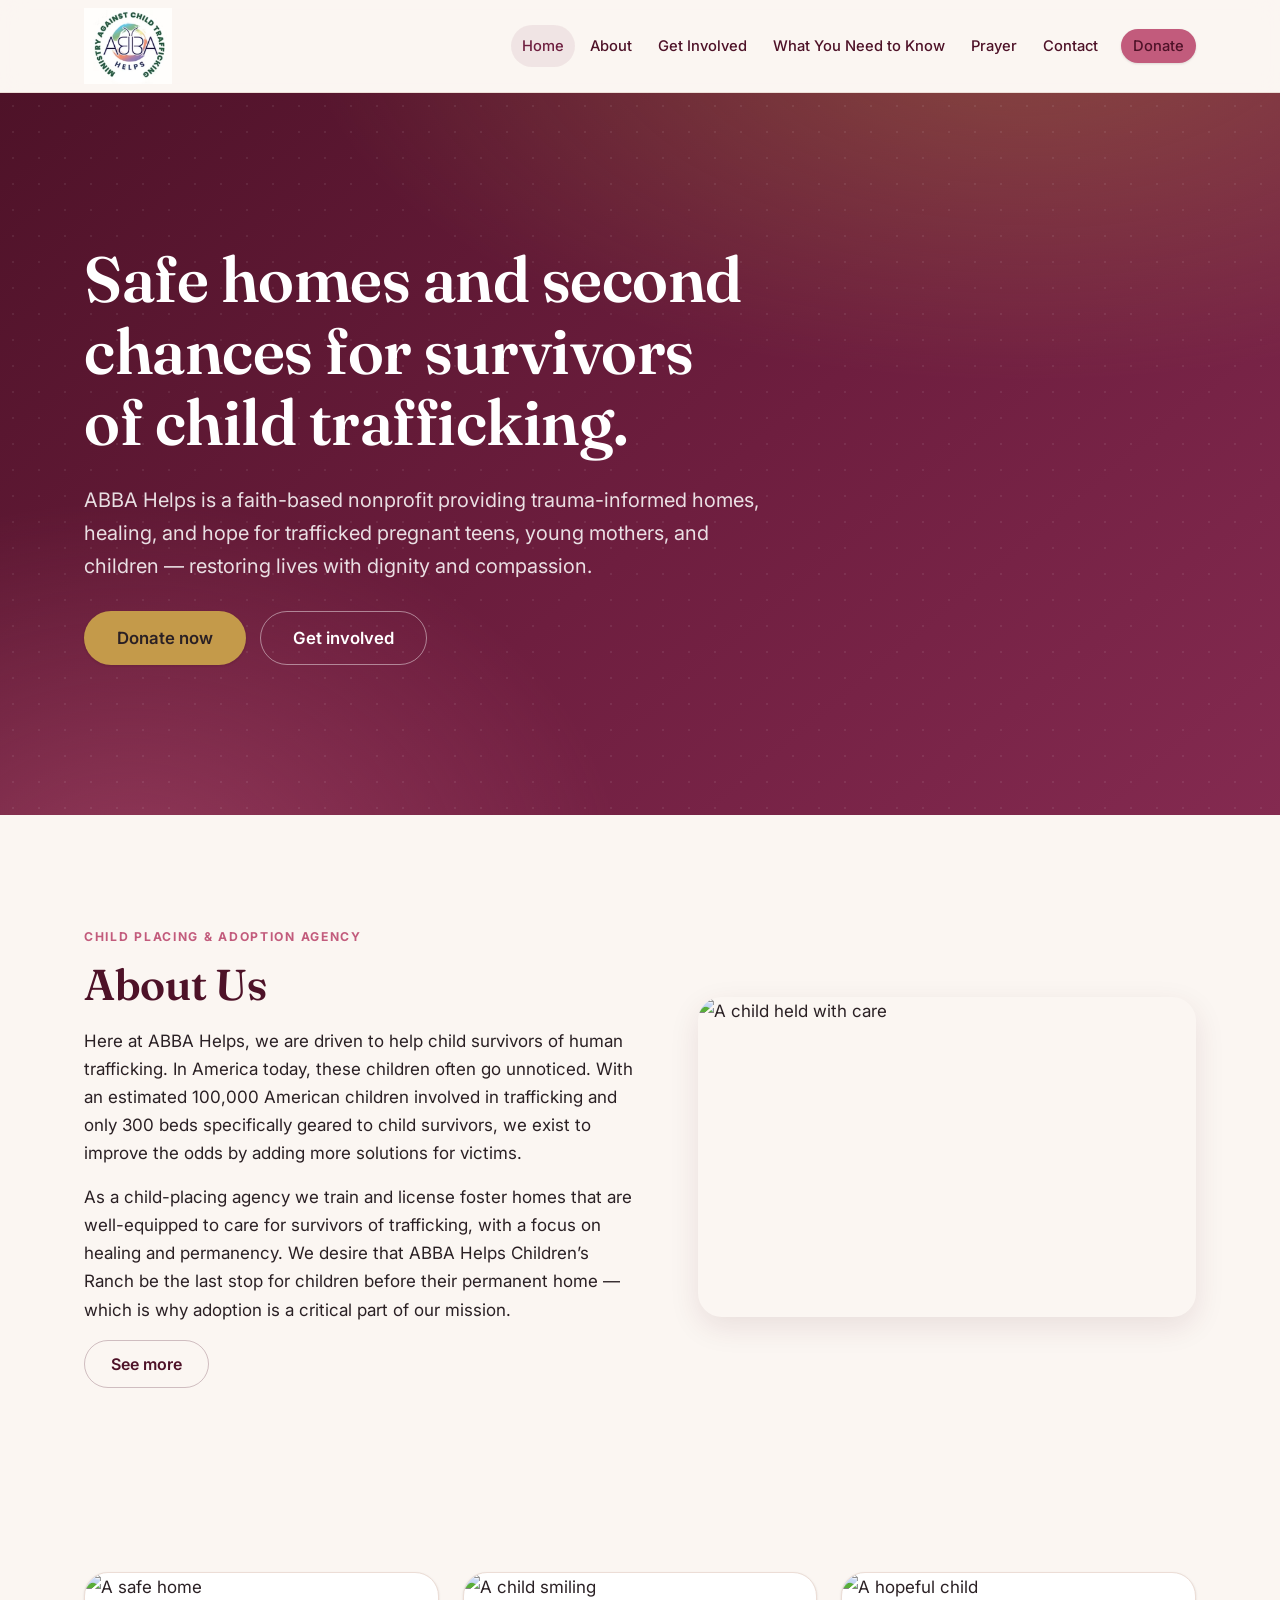
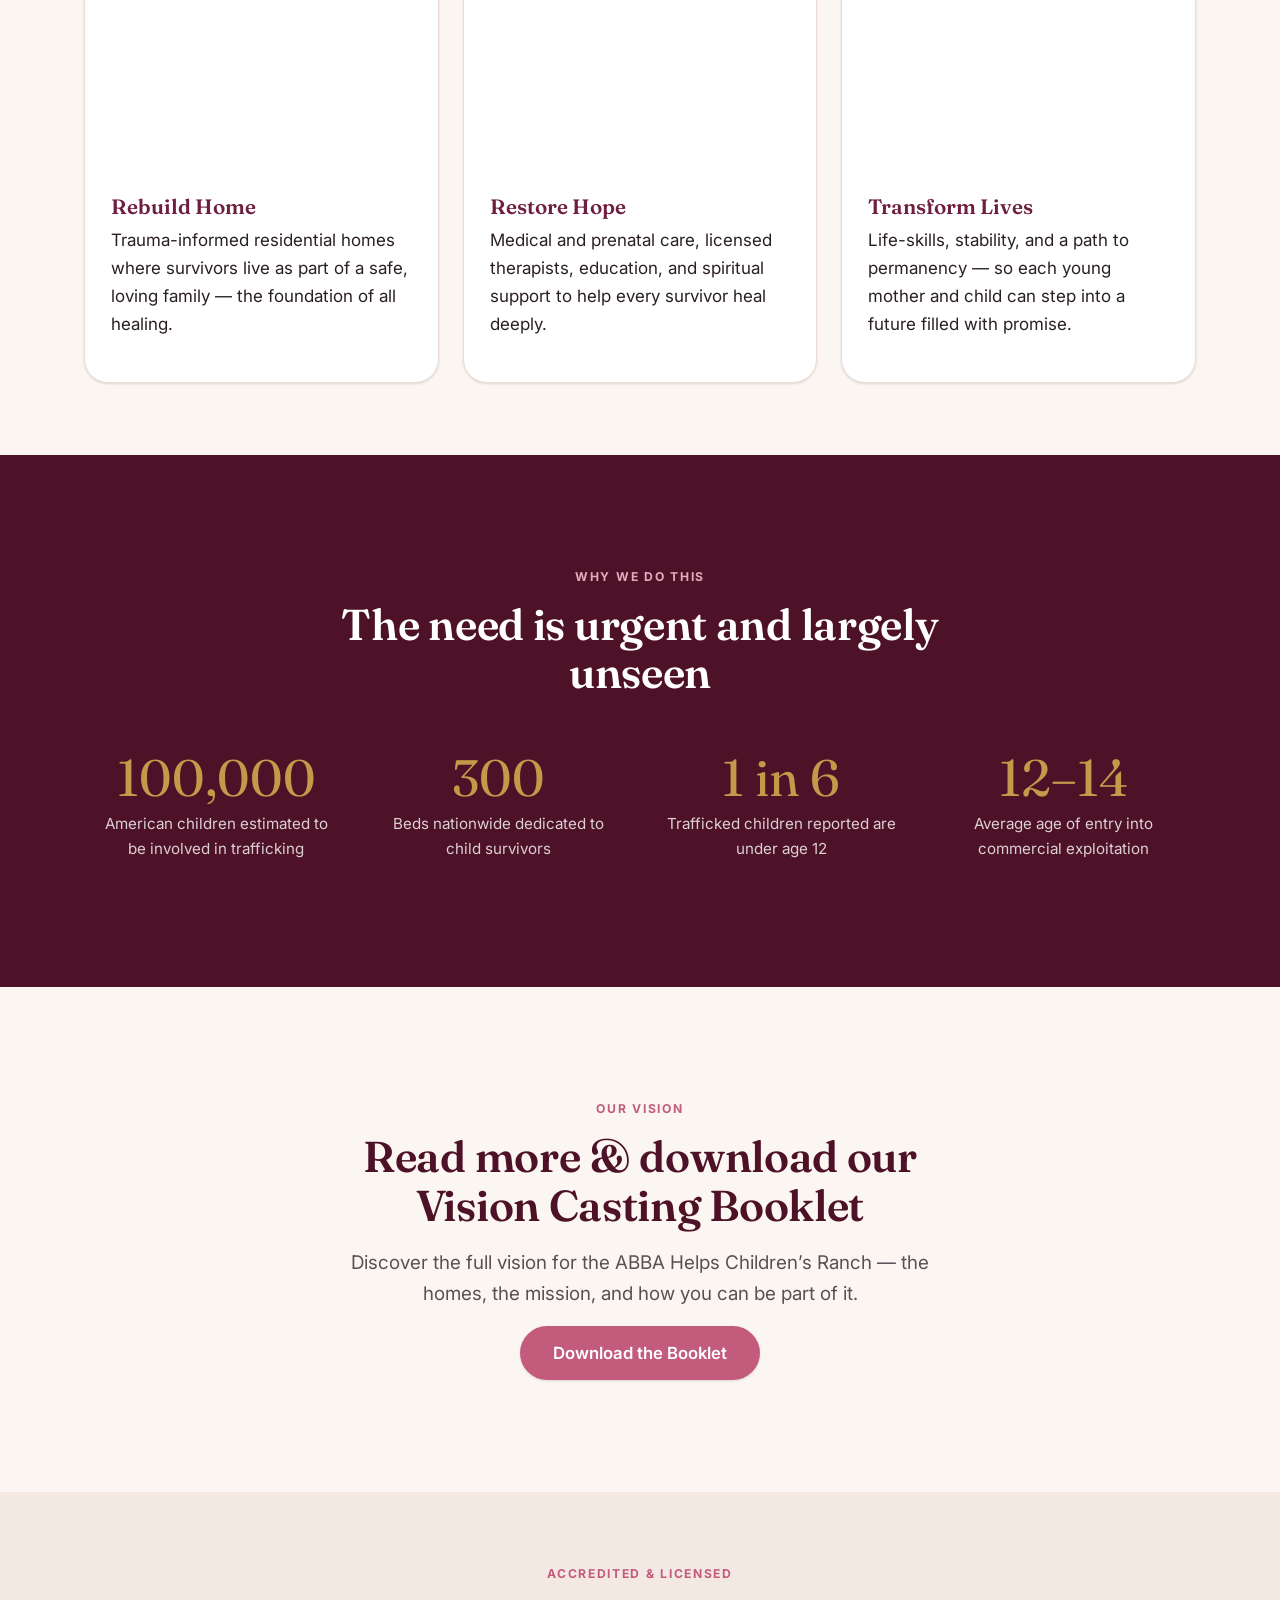
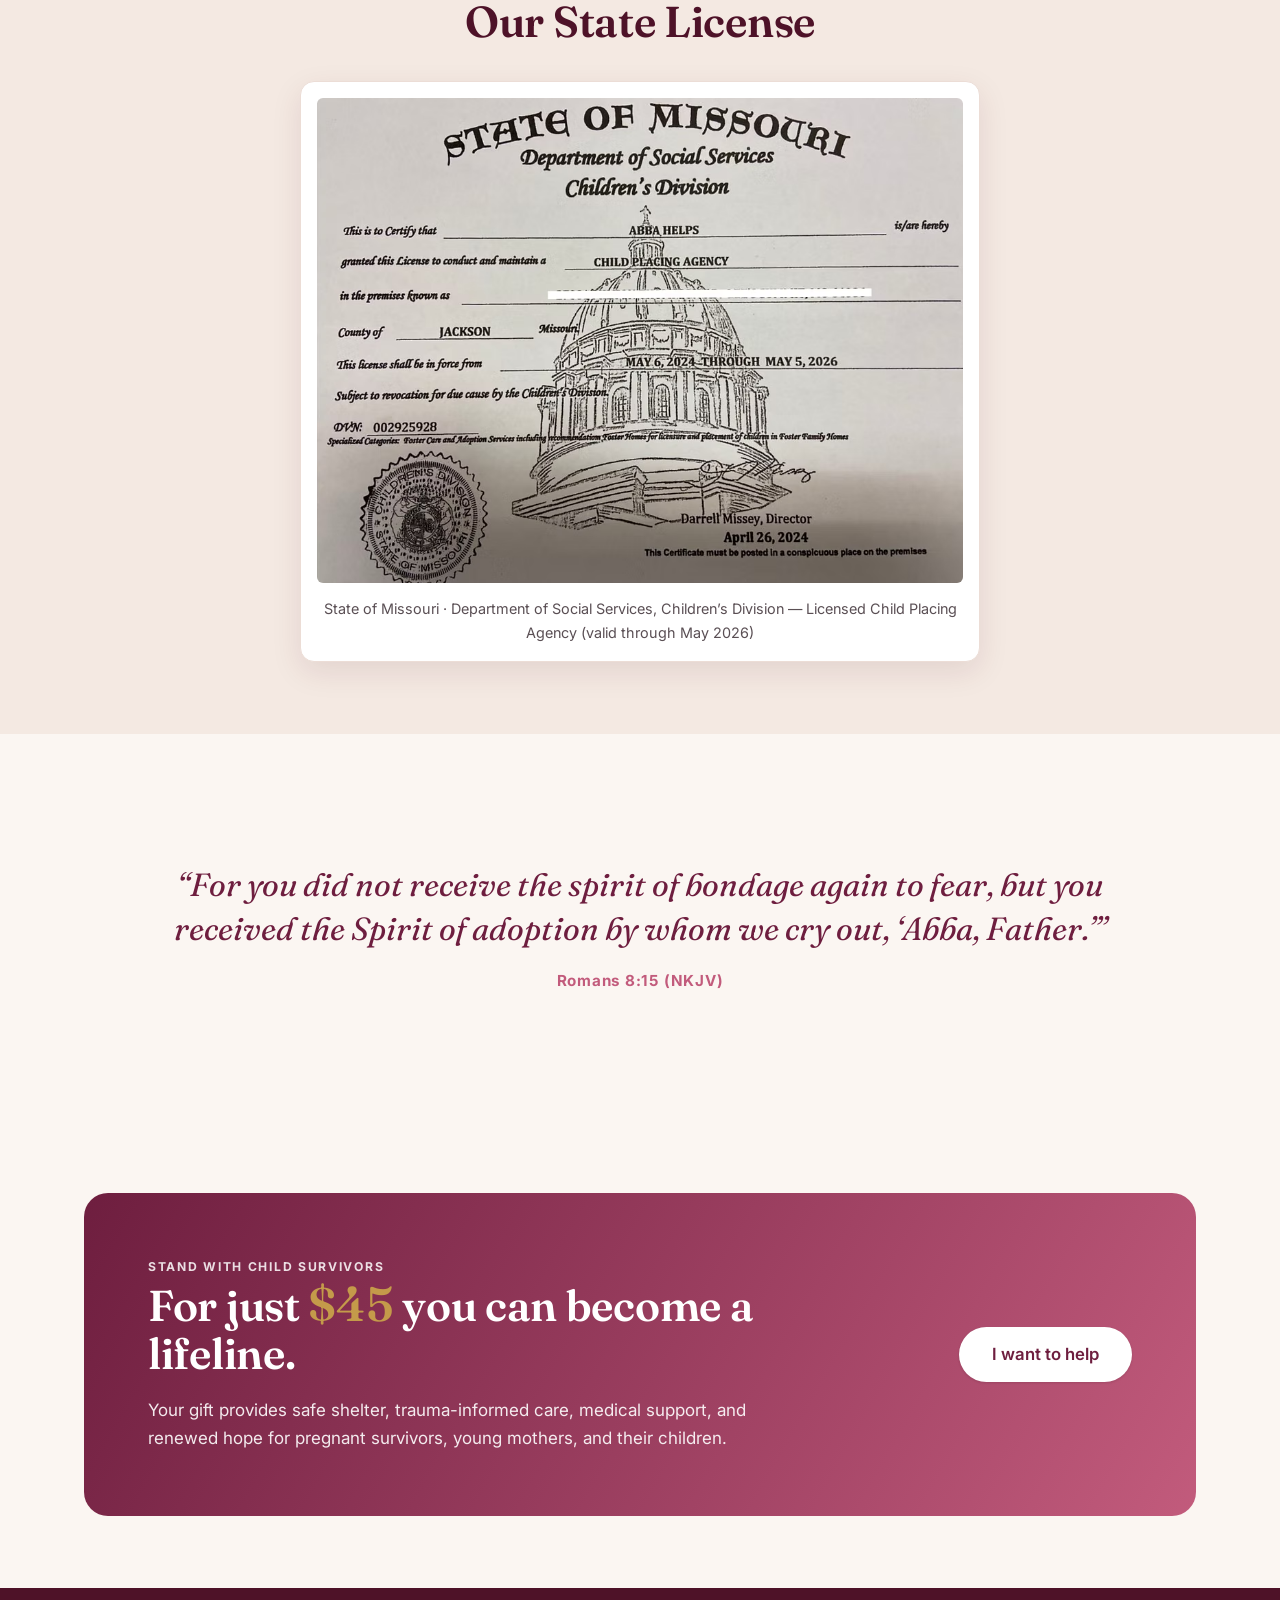
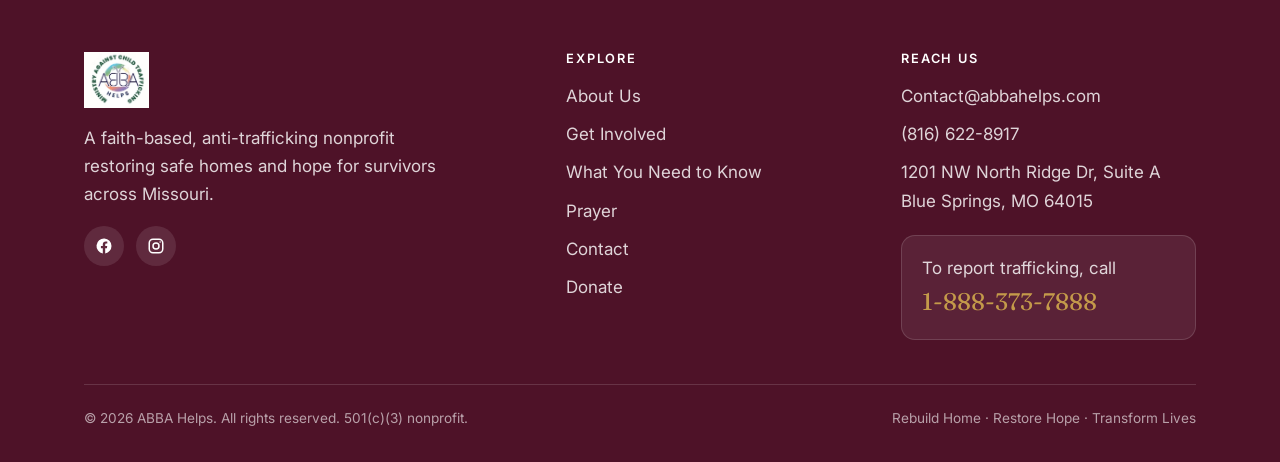
==== commit 565f46b6: "Add files via upload" ====
--- a/index.html
+++ b/index.html
@@ -31,9 +31,8 @@
 <main>
 <section class="hero">
   <div class="container">
-    <span class="hero-tag"><span class="dot"></span> Faith-based &middot; 501(c)(3) &middot; Missouri</span>
     <h1>Safe homes and second chances for survivors of child trafficking.</h1>
-    <p class="lead">ABBA Helps provides trauma-informed homes, healing, and hope for trafficked pregnant teens, young mothers, and children &mdash; restoring lives with dignity and compassion.</p>
+    <p class="lead">ABBA Helps is a faith-based nonprofit providing trauma-informed homes, healing, and hope for trafficked pregnant teens, young mothers, and children &mdash; restoring lives with dignity and compassion.</p>
     <div class="btn-row" style="margin-top:28px">
       <a class="btn btn--gold btn--lg" href="donate.html">Donate now</a>
       <a class="btn btn--ghost btn--lg" href="get-involved.html" style="--btn-fg:#fff;border-color:rgba(255,255,255,.45)">Get involved</a>
